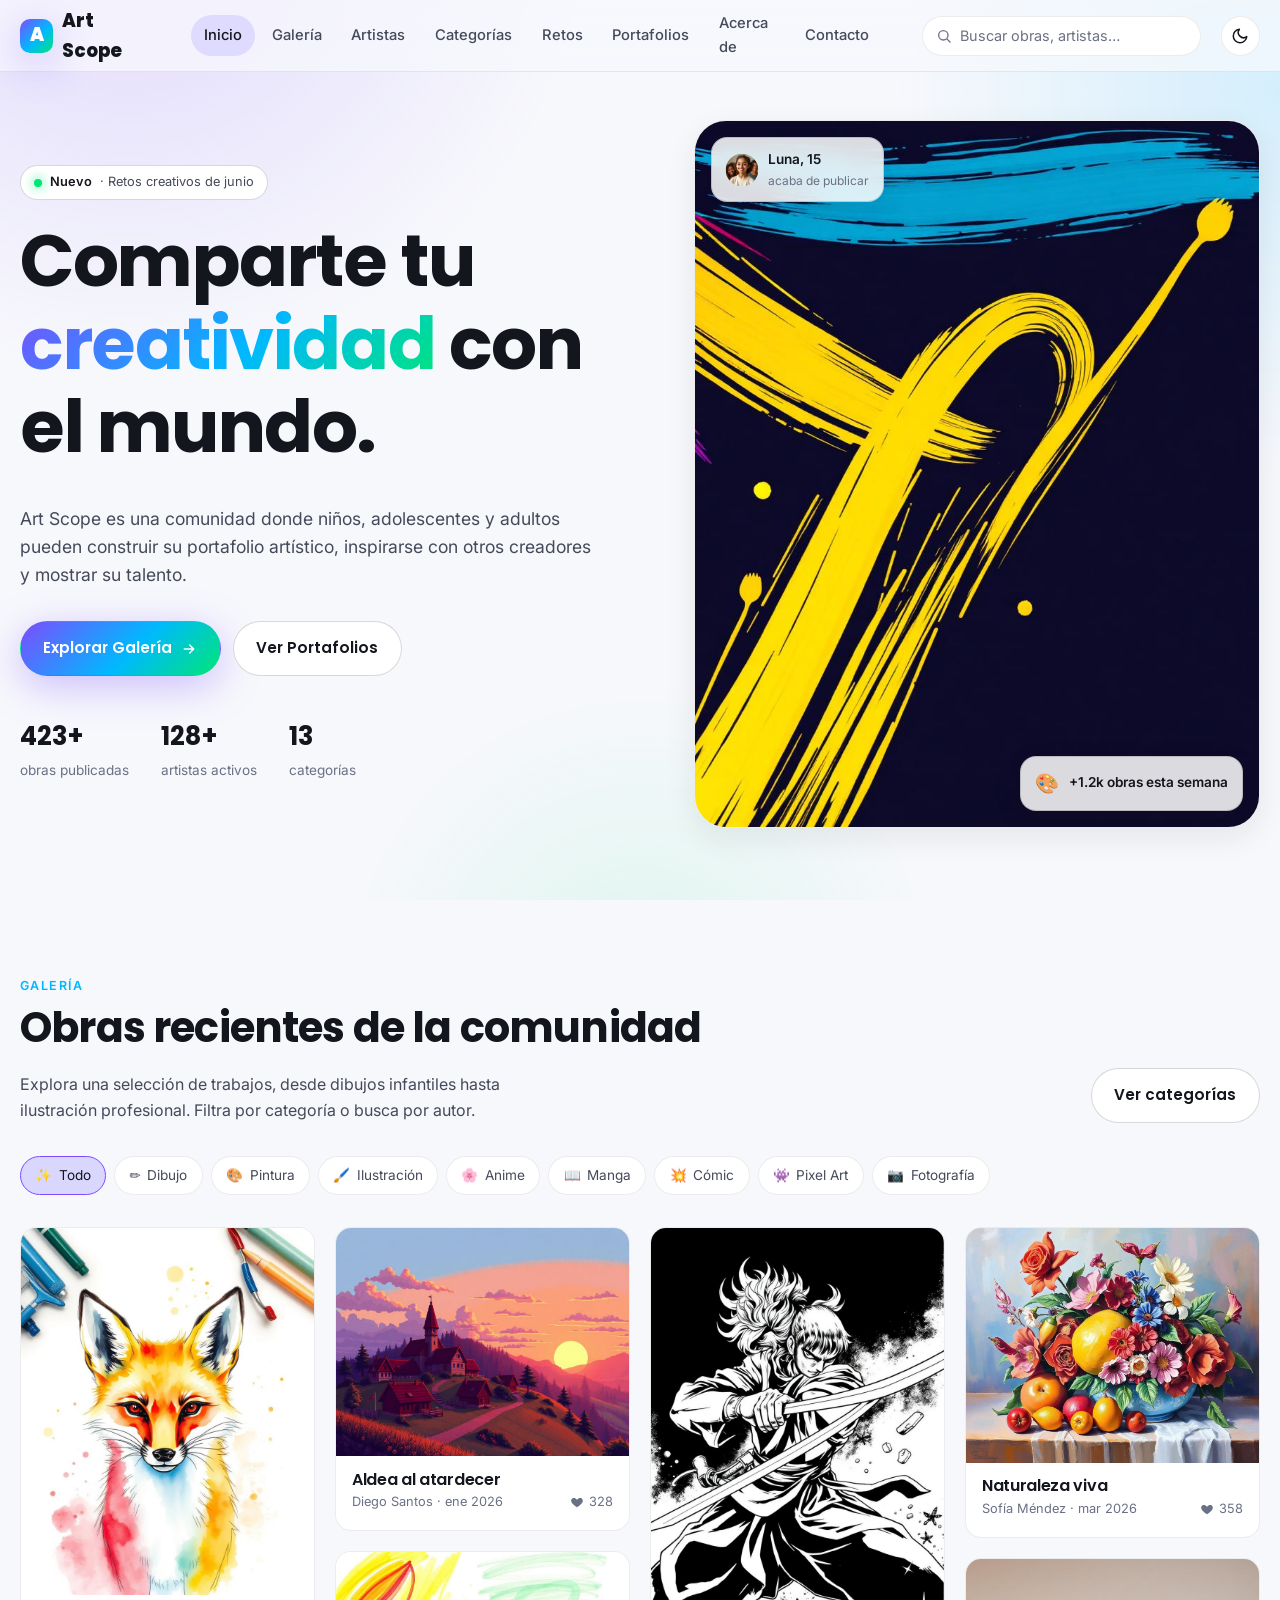
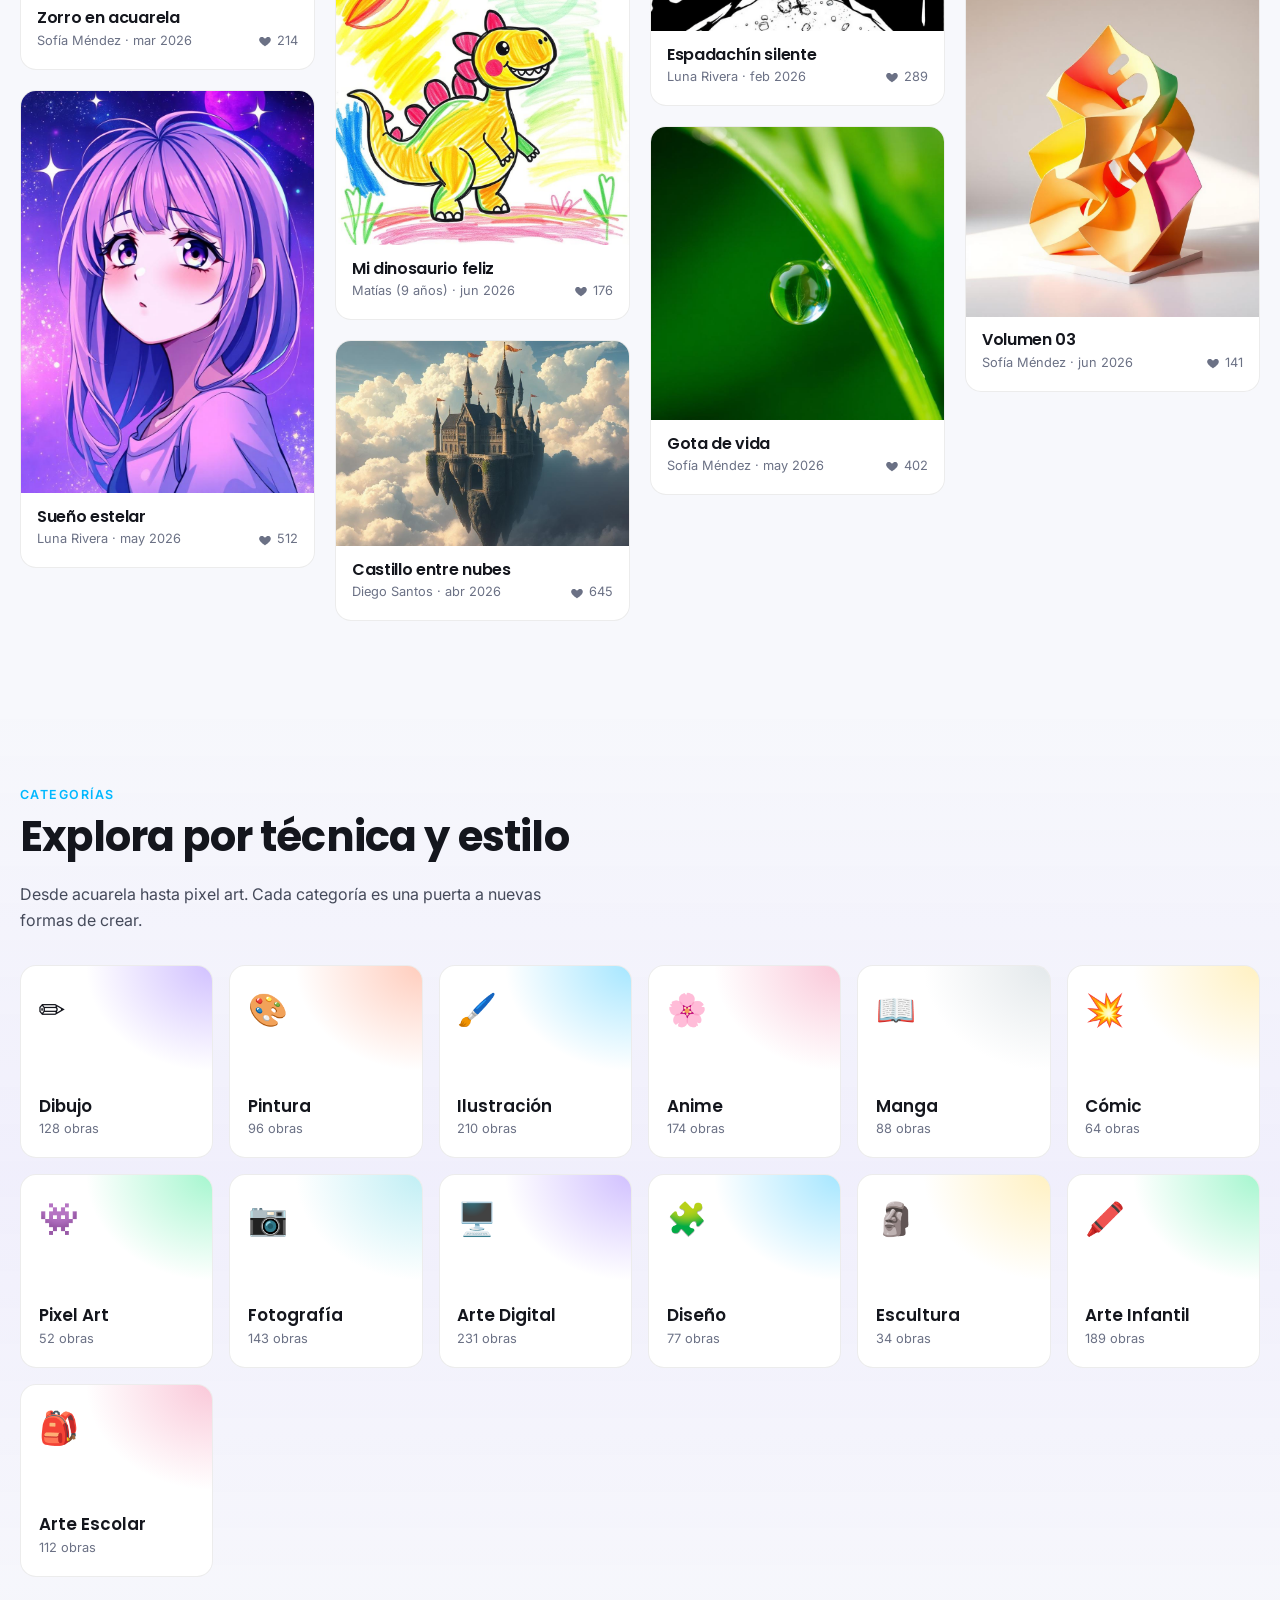
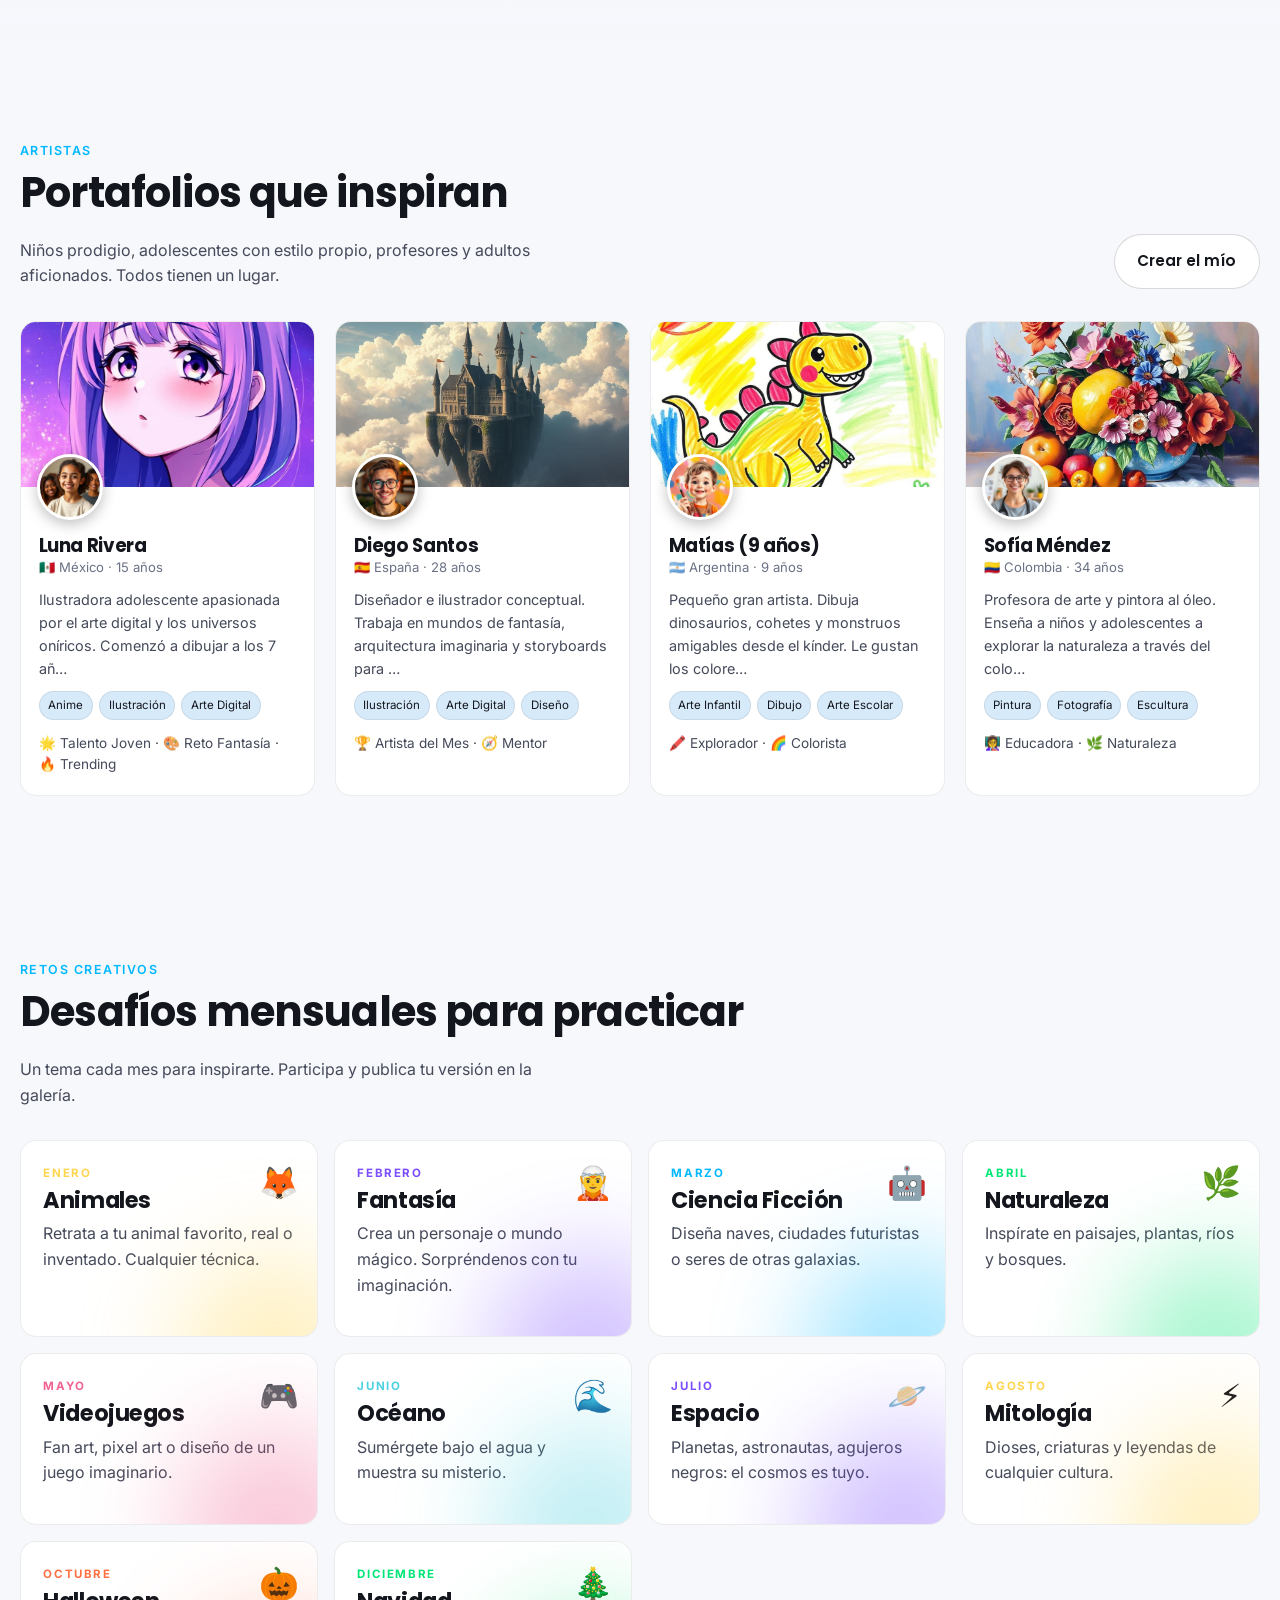
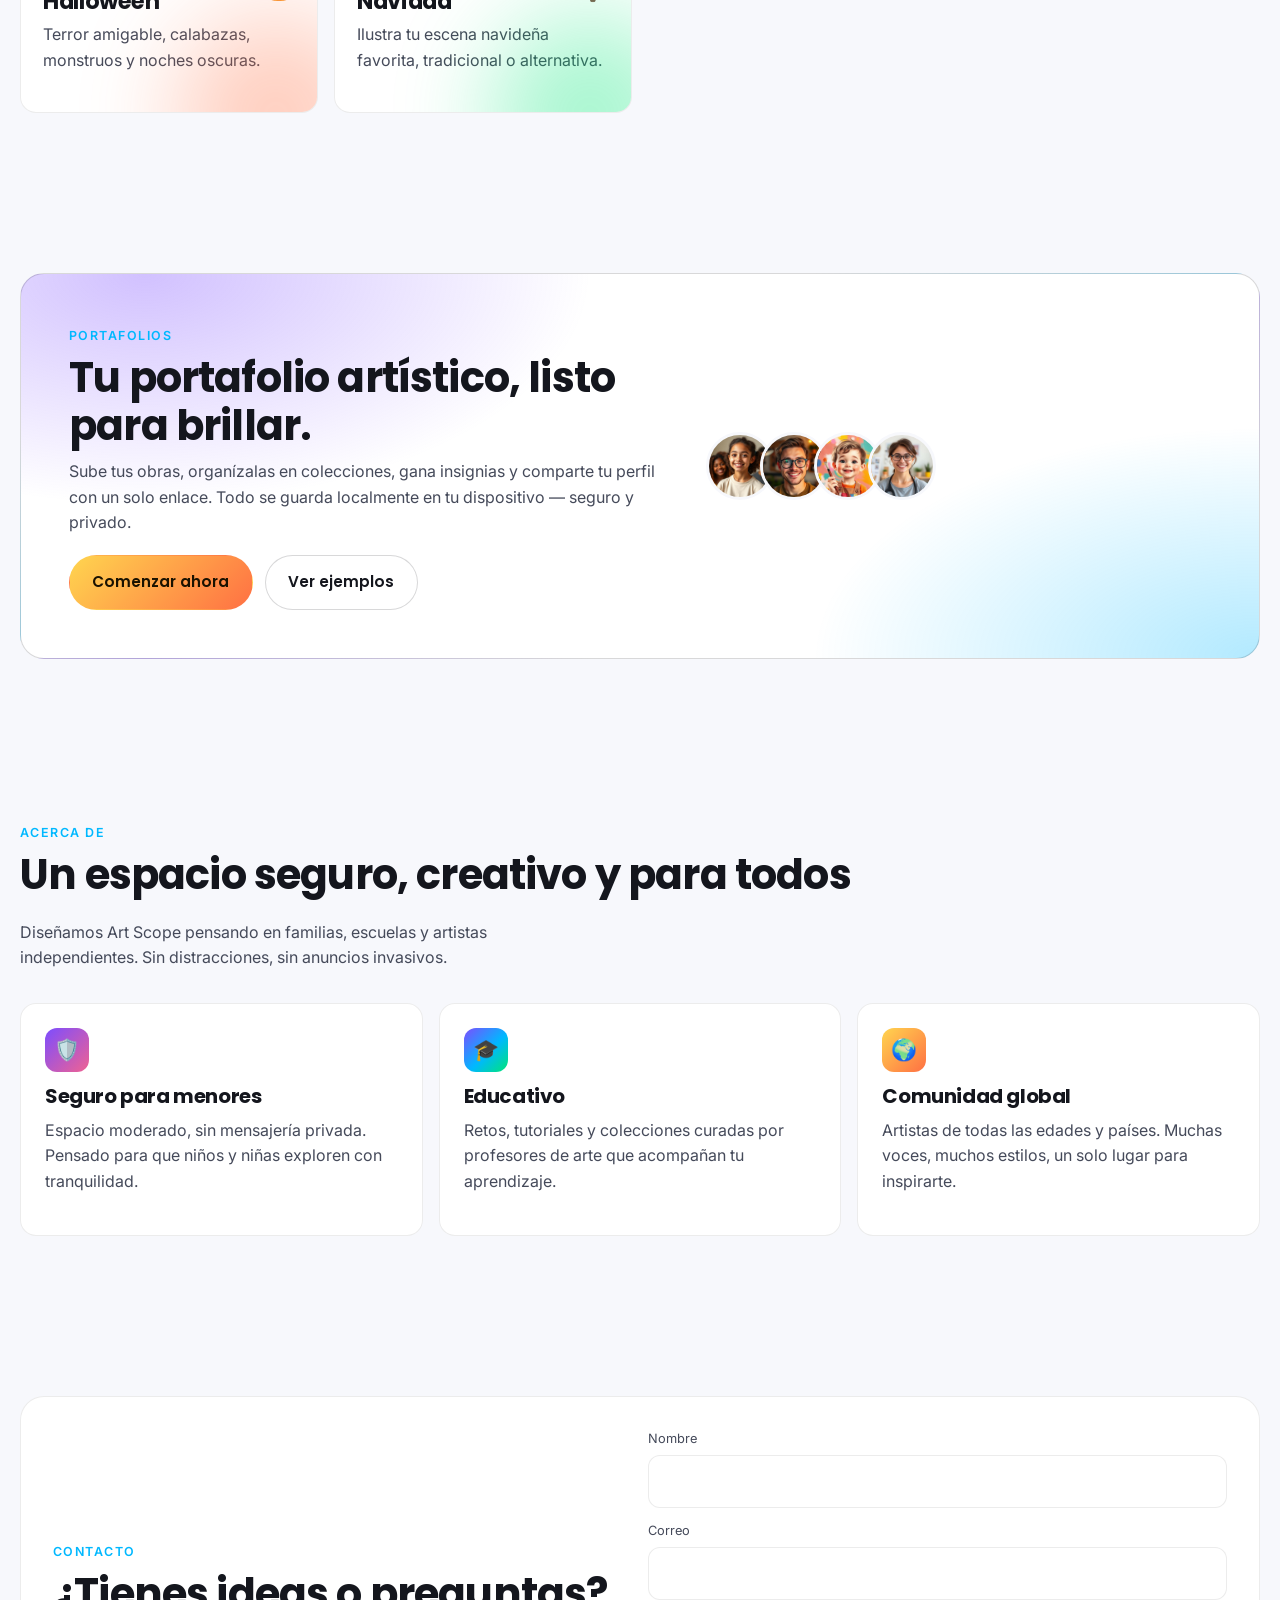
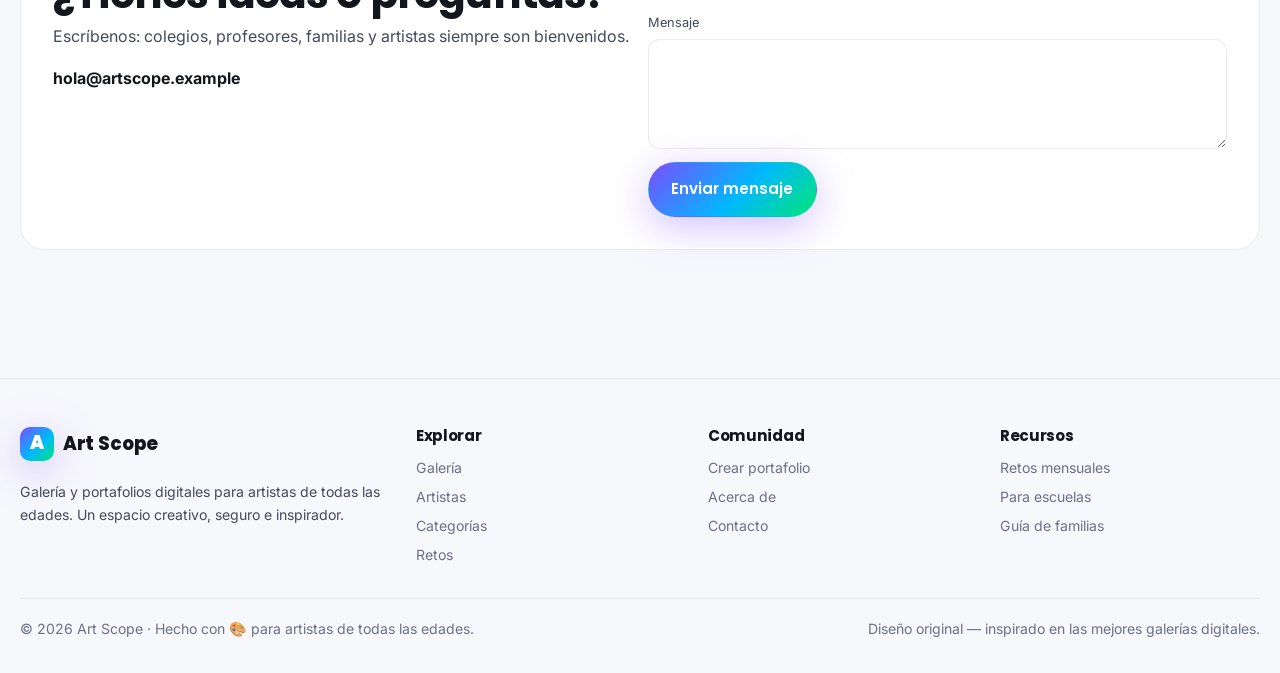
==== public/artscope/index.html @ 19bc5afb "Changes" ====
<!doctype html>
<html lang="es">
<head>
  <meta charset="utf-8" />
  <meta name="viewport" content="width=device-width, initial-scale=1" />
  <title>Art Scope — Galería y portafolios para artistas de todas las edades</title>
  <meta name="description" content="Art Scope es una comunidad donde niños, adolescentes y adultos comparten obras, construyen su portafolio y descubren nuevo talento artístico." />
  <meta name="theme-color" content="#0F1117" />

  <meta property="og:type" content="website" />
  <meta property="og:title" content="Art Scope — Comparte tu creatividad con el mundo" />
  <meta property="og:description" content="Galería y portafolios digitales para niños, adolescentes y adultos." />
  <meta property="og:image" content="assets/illustrations/hero.jpg" />
  <meta name="twitter:card" content="summary_large_image" />

  <link rel="preconnect" href="https://fonts.googleapis.com" />
  <link rel="preconnect" href="https://fonts.gstatic.com" crossorigin />
  <link href="https://fonts.googleapis.com/css2?family=Inter:wght@400;500;600;700&family=Poppins:wght@500;600;700;800&display=swap" rel="stylesheet" />

  <link rel="stylesheet" href="css/style.css" />
  <link rel="stylesheet" href="css/animations.css" />
  <link rel="stylesheet" href="css/responsive.css" />
</head>
<body>

  <a href="#main" class="btn btn--ghost" style="position:absolute;left:-9999px;top:0" onfocus="this.style.left='1rem';this.style.top='1rem';this.style.zIndex='999'" onblur="this.style.left='-9999px'">Saltar al contenido</a>

  <!-- ============ NAV ============ -->
  <header class="nav" data-open="false">
    <div class="container nav__inner">
      <a href="#top" class="logo" aria-label="Art Scope inicio">
        <span class="logo__mark" aria-hidden="true"><span>A</span></span>
        Art Scope
      </a>

      <nav aria-label="Principal">
        <ul class="nav__menu">
          <li><a href="#top" class="is-active">Inicio</a></li>
          <li><a href="#galeria">Galería</a></li>
          <li><a href="#artistas">Artistas</a></li>
          <li><a href="#categorias">Categorías</a></li>
          <li><a href="#retos">Retos</a></li>
          <li><a href="#portafolios">Portafolios</a></li>
          <li><a href="#acerca">Acerca de</a></li>
          <li><a href="#contacto">Contacto</a></li>
        </ul>
      </nav>

      <div class="nav__spacer"></div>

      <label class="search" role="search">
        <svg viewBox="0 0 24 24" fill="none" stroke="currentColor" stroke-width="2" stroke-linecap="round" stroke-linejoin="round" aria-hidden="true">
          <circle cx="11" cy="11" r="7"/><line x1="21" y1="21" x2="16.65" y2="16.65"/>
        </svg>
        <input id="search-input" type="search" placeholder="Buscar obras, artistas…" aria-label="Buscar" />
      </label>

      <button id="theme-toggle" class="icon-btn" type="button" aria-label="Cambiar tema">
        <svg viewBox="0 0 24 24" fill="none" stroke="currentColor" stroke-width="2" stroke-linecap="round" stroke-linejoin="round" aria-hidden="true"><circle cx="12" cy="12" r="4"/><path d="M12 2v2M12 20v2M4.93 4.93l1.41 1.41M17.66 17.66l1.41 1.41M2 12h2M20 12h2M4.93 19.07l1.41-1.41M17.66 6.34l1.41-1.41"/></svg>
      </button>

      <button class="nav__toggle" type="button" aria-controls="nav-menu" aria-expanded="false" aria-label="Abrir menú">
        <span aria-hidden="true"></span>
      </button>
    </div>
  </header>

  <main id="main">

    <!-- ============ HERO ============ -->
    <section class="hero" id="top">
      <div class="container hero__grid">
        <div>
          <span class="hero__eyebrow"><span class="dot" aria-hidden="true"></span> <b>Nuevo</b> · Retos creativos de junio</span>
          <h1>Comparte tu <span class="grad">creatividad</span> con el mundo.</h1>
          <p class="hero__lead">
            Art Scope es una comunidad donde niños, adolescentes y adultos
            pueden construir su portafolio artístico, inspirarse con otros
            creadores y mostrar su talento.
          </p>
          <div class="hero__cta">
            <a href="#galeria" class="btn btn--primary">
              Explorar Galería
              <svg width="16" height="16" viewBox="0 0 24 24" fill="none" stroke="currentColor" stroke-width="2.4" stroke-linecap="round" stroke-linejoin="round" aria-hidden="true"><path d="M5 12h14M13 6l6 6-6 6"/></svg>
            </a>
            <a href="#artistas" class="btn btn--ghost">Ver Portafolios</a>
          </div>
          <div class="hero__stats" role="list">
            <div class="hero__stat" role="listitem"><b id="stat-works">—</b><span>obras publicadas</span></div>
            <div class="hero__stat" role="listitem"><b id="stat-artists">—</b><span>artistas activos</span></div>
            <div class="hero__stat" role="listitem"><b id="stat-cats">—</b><span>categorías</span></div>
          </div>
        </div>

        <div class="hero__art" aria-hidden="false">
          <img src="assets/illustrations/hero.jpg" alt="Ilustración abstracta con trazos de pincel de colores" width="1536" height="1024" fetchpriority="high" />
          <div class="hero__badge hero__badge--top">
            <img class="avatar" src="assets/images/artist1.jpg" alt="" />
            <div>
              <div style="font-weight:600">Luna, 15</div>
              <div style="color:var(--text-mute);font-size:.75rem">acaba de publicar</div>
            </div>
          </div>
          <div class="hero__badge hero__badge--bot">
            <span style="font-size:1.2rem">🎨</span>
            <div style="font-weight:600">+1.2k obras esta semana</div>
          </div>
        </div>
      </div>
    </section>

    <!-- ============ GALERÍA ============ -->
    <section class="section" id="galeria">
      <div class="container">
        <header class="section__head reveal">
          <div>
            <div class="eyebrow">Galería</div>
            <h2>Obras recientes de la comunidad</h2>
            <p>Explora una selección de trabajos, desde dibujos infantiles hasta ilustración profesional. Filtra por categoría o busca por autor.</p>
          </div>
          <a href="#categorias" class="btn btn--ghost">Ver categorías</a>
        </header>

        <div id="gallery-filters" class="filters" role="tablist" aria-label="Filtros de galería"></div>
        <div id="gallery-grid" class="gallery" aria-live="polite">
          <div class="skeleton"></div><div class="skeleton" style="min-height:280px"></div>
          <div class="skeleton" style="min-height:200px"></div><div class="skeleton" style="min-height:260px"></div>
        </div>
      </div>
    </section>

    <!-- ============ CATEGORÍAS ============ -->
    <section class="section" id="categorias" style="background:linear-gradient(180deg,transparent,rgba(124,77,255,.05),transparent)">
      <div class="container">
        <header class="section__head reveal">
          <div>
            <div class="eyebrow">Categorías</div>
            <h2>Explora por técnica y estilo</h2>
            <p>Desde acuarela hasta pixel art. Cada categoría es una puerta a nuevas formas de crear.</p>
          </div>
        </header>
        <div id="categories-grid" class="cat-grid" aria-label="Categorías de arte"></div>
      </div>
    </section>

    <!-- ============ ARTISTAS ============ -->
    <section class="section" id="artistas">
      <div class="container">
        <header class="section__head reveal">
          <div>
            <div class="eyebrow">Artistas</div>
            <h2>Portafolios que inspiran</h2>
            <p>Niños prodigio, adolescentes con estilo propio, profesores y adultos aficionados. Todos tienen un lugar.</p>
          </div>
          <a href="#portafolios" class="btn btn--ghost">Crear el mío</a>
        </header>
        <div id="artists-grid" class="artist-grid"></div>
      </div>
    </section>

    <!-- ============ RETOS ============ -->
    <section class="section" id="retos">
      <div class="container">
        <header class="section__head reveal">
          <div>
            <div class="eyebrow">Retos creativos</div>
            <h2>Desafíos mensuales para practicar</h2>
            <p>Un tema cada mes para inspirarte. Participa y publica tu versión en la galería.</p>
          </div>
        </header>
        <div id="challenges-grid" class="challenge-grid"></div>
      </div>
    </section>

    <!-- ============ PORTAFOLIOS CTA ============ -->
    <section class="section" id="portafolios">
      <div class="container">
        <div class="pf-cta reveal">
          <div>
            <div class="eyebrow">Portafolios</div>
            <h2 style="margin-bottom:.6rem">Tu portafolio artístico, listo para brillar.</h2>
            <p>Sube tus obras, organízalas en colecciones, gana insignias y comparte tu perfil con un solo enlace. Todo se guarda localmente en tu dispositivo — seguro y privado.</p>
            <div class="hero__cta" style="margin-top:1.2rem">
              <a class="btn btn--yellow" href="#galeria">Comenzar ahora</a>
              <a class="btn btn--ghost" href="#artistas">Ver ejemplos</a>
            </div>
          </div>
          <div id="pf-avatars" class="pf-cta__list" aria-label="Artistas destacados"></div>
        </div>
      </div>
    </section>

    <!-- ============ ACERCA ============ -->
    <section class="section" id="acerca">
      <div class="container">
        <header class="section__head reveal">
          <div>
            <div class="eyebrow">Acerca de</div>
            <h2>Un espacio seguro, creativo y para todos</h2>
            <p>Diseñamos Art Scope pensando en familias, escuelas y artistas independientes. Sin distracciones, sin anuncios invasivos.</p>
          </div>
        </header>
        <div class="about-grid">
          <div class="about-card reveal" data-delay="1">
            <div class="about-card__icon" aria-hidden="true">🛡️</div>
            <h3>Seguro para menores</h3>
            <p>Espacio moderado, sin mensajería privada. Pensado para que niños y niñas exploren con tranquilidad.</p>
          </div>
          <div class="about-card reveal" data-delay="2">
            <div class="about-card__icon" aria-hidden="true">🎓</div>
            <h3>Educativo</h3>
            <p>Retos, tutoriales y colecciones curadas por profesores de arte que acompañan tu aprendizaje.</p>
          </div>
          <div class="about-card reveal" data-delay="3">
            <div class="about-card__icon" aria-hidden="true">🌍</div>
            <h3>Comunidad global</h3>
            <p>Artistas de todas las edades y países. Muchas voces, muchos estilos, un solo lugar para inspirarte.</p>
          </div>
        </div>
      </div>
    </section>

    <!-- ============ CONTACTO ============ -->
    <section class="section" id="contacto">
      <div class="container">
        <div class="contact reveal">
          <div>
            <div class="eyebrow">Contacto</div>
            <h2 style="margin-bottom:.4rem">¿Tienes ideas o preguntas?</h2>
            <p>Escríbenos: colegios, profesores, familias y artistas siempre son bienvenidos.</p>
            <p style="color:var(--text)"><strong>hola@artscope.example</strong></p>
          </div>
          <form onsubmit="event.preventDefault(); this.reset(); document.getElementById('toast').textContent='¡Gracias! Te responderemos pronto.'; document.getElementById('toast').classList.add('is-show'); setTimeout(()=>document.getElementById('toast').classList.remove('is-show'),2200);">
            <div class="field">
              <label for="c-name">Nombre</label>
              <input id="c-name" required autocomplete="name" />
            </div>
            <div class="field">
              <label for="c-email">Correo</label>
              <input id="c-email" type="email" required autocomplete="email" />
            </div>
            <div class="field">
              <label for="c-msg">Mensaje</label>
              <textarea id="c-msg" required></textarea>
            </div>
            <button class="btn btn--primary" type="submit">Enviar mensaje</button>
          </form>
        </div>
      </div>
    </section>
  </main>

  <!-- ============ FOOTER ============ -->
  <footer class="footer">
    <div class="container">
      <div class="footer__grid">
        <div>
          <a href="#top" class="logo" style="margin-bottom:.8rem">
            <span class="logo__mark" aria-hidden="true"><span>A</span></span>
            Art Scope
          </a>
          <p style="margin-top:.5rem">Galería y portafolios digitales para artistas de todas las edades. Un espacio creativo, seguro e inspirador.</p>
        </div>
        <div>
          <h4>Explorar</h4>
          <ul>
            <li><a href="#galeria">Galería</a></li>
            <li><a href="#artistas">Artistas</a></li>
            <li><a href="#categorias">Categorías</a></li>
            <li><a href="#retos">Retos</a></li>
          </ul>
        </div>
        <div>
          <h4>Comunidad</h4>
          <ul>
            <li><a href="#portafolios">Crear portafolio</a></li>
            <li><a href="#acerca">Acerca de</a></li>
            <li><a href="#contacto">Contacto</a></li>
          </ul>
        </div>
        <div>
          <h4>Recursos</h4>
          <ul>
            <li><a href="#retos">Retos mensuales</a></li>
            <li><a href="#acerca">Para escuelas</a></li>
            <li><a href="#acerca">Guía de familias</a></li>
          </ul>
        </div>
      </div>
      <div class="footer__bottom">
        <div>© <span id="year">2026</span> Art Scope · Hecho con 🎨 para artistas de todas las edades.</div>
        <div>Diseño original — inspirado en las mejores galerías digitales.</div>
      </div>
    </div>
  </footer>

  <div id="toast" class="toast" role="status" aria-live="polite"></div>

  <script type="module" src="js/main.js"></script>
</body>
</html>
---- public/artscope/css/style.css ----
/* ==========================================================================
   Art Scope — Design System
   Paleta oscura moderna, tipografía Poppins/Inter, tokens en variables CSS.
   ========================================================================== */

:root {
  /* Colores marca */
  --bg: #0F1117;
  --bg-2: #181A20;
  --surface: #1F222B;
  --surface-2: #262A35;
  --border: rgba(255, 255, 255, 0.08);
  --border-strong: rgba(255, 255, 255, 0.16);

  --text: #F5F7FA;
  --text-dim: #B4B8C5;
  --text-mute: #7B8195;

  --purple: #7C4DFF;
  --blue: #00B8FF;
  --yellow: #FFD54F;
  --green: #00E676;
  --pink: #F06292;
  --orange: #FF7043;

  --grad-hero: linear-gradient(135deg, #7C4DFF 0%, #00B8FF 55%, #00E676 100%);
  --grad-yellow: linear-gradient(135deg, #FFD54F 0%, #FF7043 100%);
  --grad-purple: linear-gradient(135deg, #7C4DFF 0%, #F06292 100%);

  --shadow-sm: 0 4px 14px rgba(0,0,0,.25);
  --shadow-md: 0 10px 30px rgba(0,0,0,.35);
  --shadow-glow: 0 10px 40px rgba(124, 77, 255, .35);

  --radius-sm: 10px;
  --radius: 16px;
  --radius-lg: 24px;
  --radius-xl: 32px;

  --container: 1240px;
  --nav-h: 72px;

  --font-display: "Poppins", system-ui, -apple-system, "Segoe UI", Roboto, sans-serif;
  --font-body: "Inter", system-ui, -apple-system, "Segoe UI", Roboto, sans-serif;

  --ease: cubic-bezier(.2,.7,.2,1);
}

/* Modo claro */
html[data-theme="light"] {
  --bg: #F7F8FC;
  --bg-2: #FFFFFF;
  --surface: #FFFFFF;
  --surface-2: #F0F2F8;
  --border: rgba(15, 17, 23, 0.08);
  --border-strong: rgba(15, 17, 23, 0.16);
  --text: #14161D;
  --text-dim: #454A5A;
  --text-mute: #6B7185;
  --shadow-md: 0 10px 30px rgba(20, 22, 29, .08);
}

/* Reset */
*,
*::before,
*::after { box-sizing: border-box; }

html {
  scroll-behavior: smooth;
  -webkit-text-size-adjust: 100%;
}

body {
  margin: 0;
  font-family: var(--font-body);
  background: var(--bg);
  color: var(--text);
  line-height: 1.6;
  min-height: 100dvh;
  -webkit-font-smoothing: antialiased;
  overflow-x: hidden;
}

body::before {
  /* Fondo decorativo suave con blobs de color */
  content: "";
  position: fixed;
  inset: 0;
  z-index: -1;
  background:
    radial-gradient(60vw 60vw at 10% -10%, rgba(124,77,255,.18), transparent 60%),
    radial-gradient(50vw 50vw at 100% 10%, rgba(0,184,255,.14), transparent 60%),
    radial-gradient(40vw 40vw at 50% 110%, rgba(0,230,118,.10), transparent 60%);
  pointer-events: none;
}

img { max-width: 100%; display: block; }

a { color: inherit; text-decoration: none; }

button { font: inherit; cursor: pointer; border: 0; background: none; color: inherit; }

:focus-visible {
  outline: 2px solid var(--blue);
  outline-offset: 3px;
  border-radius: 6px;
}

/* Tipografía */
h1, h2, h3, h4 { font-family: var(--font-display); font-weight: 700; letter-spacing: -0.02em; margin: 0 0 .5em; line-height: 1.15; }
h1 { font-size: clamp(2.2rem, 5vw + 1rem, 4.5rem); }
h2 { font-size: clamp(1.6rem, 2.2vw + 1rem, 2.6rem); }
h3 { font-size: 1.25rem; }
p  { margin: 0 0 1em; color: var(--text-dim); }

.container {
  width: min(100% - 2rem, var(--container));
  margin-inline: auto;
}

/* ==========================================================================
   Navegación
   ========================================================================== */

.nav {
  position: fixed;
  inset: 0 0 auto 0;
  height: var(--nav-h);
  z-index: 100;
  backdrop-filter: saturate(160%) blur(14px);
  -webkit-backdrop-filter: saturate(160%) blur(14px);
  background: color-mix(in oklab, var(--bg) 75%, transparent);
  border-bottom: 1px solid var(--border);
}

.nav__inner {
  height: 100%;
  display: flex;
  align-items: center;
  gap: 1.25rem;
}

.logo {
  display: inline-flex;
  align-items: center;
  gap: .55rem;
  font-family: var(--font-display);
  font-weight: 800;
  font-size: 1.15rem;
  letter-spacing: -.01em;
  color: var(--text);
}
.logo__mark {
  width: 34px; height: 34px;
  display: grid; place-items: center;
  border-radius: 10px;
  background: var(--grad-hero);
  box-shadow: var(--shadow-glow);
  color: #fff;
  font-weight: 900;
}
.logo__mark span { transform: translateY(-1px); }

.nav__menu {
  display: flex;
  align-items: center;
  gap: .25rem;
  margin-left: 1rem;
  list-style: none;
  padding: 0;
}
.nav__menu a {
  display: inline-block;
  padding: .55rem .8rem;
  border-radius: 999px;
  color: var(--text-dim);
  font-size: .92rem;
  font-weight: 500;
  transition: color .2s var(--ease), background .2s var(--ease);
}
.nav__menu a:hover { color: var(--text); background: var(--surface); }
.nav__menu a.is-active {
  color: var(--text);
  background: color-mix(in oklab, var(--purple) 22%, var(--surface));
}

.nav__spacer { flex: 1; }

.search {
  position: relative;
  display: flex;
  align-items: center;
  background: var(--surface);
  border: 1px solid var(--border);
  border-radius: 999px;
  padding: 0 .8rem;
  height: 40px;
  min-width: 220px;
  transition: border-color .2s, background .2s;
}
.search:focus-within { border-color: var(--blue); }
.search svg { width: 16px; height: 16px; color: var(--text-mute); flex-shrink: 0; }
.search input {
  border: 0; outline: 0;
  background: transparent;
  color: var(--text);
  padding: 0 .5rem;
  width: 100%;
  font: inherit;
  font-size: .9rem;
}
.search input::placeholder { color: var(--text-mute); }

.icon-btn {
  width: 40px; height: 40px;
  display: grid; place-items: center;
  border-radius: 999px;
  border: 1px solid var(--border);
  background: var(--surface);
  color: var(--text);
  transition: transform .2s, background .2s, border-color .2s;
}
.icon-btn:hover { background: var(--surface-2); transform: translateY(-1px); }
.icon-btn svg { width: 18px; height: 18px; }

.nav__toggle {
  display: none;
  width: 42px; height: 42px;
  border-radius: 12px;
  background: var(--surface);
  border: 1px solid var(--border);
  color: var(--text);
}
.nav__toggle span,
.nav__toggle span::before,
.nav__toggle span::after {
  content: "";
  display: block;
  width: 18px; height: 2px;
  background: currentColor;
  border-radius: 2px;
  position: relative;
  margin-inline: auto;
  transition: transform .25s var(--ease), top .25s var(--ease);
}
.nav__toggle span::before { position: absolute; top: -6px; }
.nav__toggle span::after  { position: absolute; top:  6px; }

/* ==========================================================================
   Botones
   ========================================================================== */

.btn {
  display: inline-flex;
  align-items: center;
  gap: .55rem;
  padding: .9rem 1.4rem;
  border-radius: 999px;
  font-weight: 600;
  font-family: var(--font-display);
  font-size: .95rem;
  transition: transform .2s var(--ease), box-shadow .2s var(--ease), background .2s;
  will-change: transform;
  border: 1px solid transparent;
  min-height: 44px;
}
.btn:hover { transform: translateY(-2px); }
.btn:active { transform: translateY(0); }

.btn--primary {
  background: var(--grad-hero);
  color: #fff;
  box-shadow: var(--shadow-glow);
}
.btn--ghost {
  background: var(--surface);
  color: var(--text);
  border-color: var(--border-strong);
}
.btn--ghost:hover { background: var(--surface-2); }

.btn--yellow {
  background: var(--grad-yellow);
  color: #1a1200;
}

/* ==========================================================================
   Hero
   ========================================================================== */

.hero {
  padding: calc(var(--nav-h) + 3rem) 0 4rem;
  position: relative;
}
.hero__grid {
  display: grid;
  grid-template-columns: 1.05fr .95fr;
  gap: 3rem;
  align-items: center;
}
.hero__eyebrow {
  display: inline-flex; align-items: center; gap: .5rem;
  padding: .4rem .8rem;
  border: 1px solid var(--border-strong);
  border-radius: 999px;
  background: var(--surface);
  font-size: .8rem;
  color: var(--text-dim);
  margin-bottom: 1.25rem;
}
.hero__eyebrow b { color: var(--text); font-weight: 600; }
.dot { width: 8px; height: 8px; border-radius: 50%; background: var(--green); box-shadow: 0 0 12px var(--green); }

.hero h1 span.grad {
  background: var(--grad-hero);
  -webkit-background-clip: text;
  background-clip: text;
  color: transparent;
}

.hero__lead {
  font-size: 1.1rem;
  color: var(--text-dim);
  max-width: 52ch;
  margin-bottom: 2rem;
}

.hero__cta { display: flex; flex-wrap: wrap; gap: .75rem; }

.hero__stats {
  display: flex;
  gap: 2rem;
  margin-top: 2.5rem;
  flex-wrap: wrap;
}
.hero__stat b {
  display: block;
  font-family: var(--font-display);
  font-size: 1.6rem;
  font-weight: 700;
}
.hero__stat span { color: var(--text-mute); font-size: .85rem; }

.hero__art {
  position: relative;
  aspect-ratio: 4 / 5;
  border-radius: var(--radius-xl);
  overflow: hidden;
  background: var(--surface);
  border: 1px solid var(--border);
  box-shadow: var(--shadow-md);
}
.hero__art img {
  width: 100%; height: 100%;
  object-fit: cover;
  transform: scale(1.02);
  transition: transform 8s ease-out;
}
.hero__art:hover img { transform: scale(1.08); }
.hero__badge {
  position: absolute;
  background: var(--surface);
  border: 1px solid var(--border-strong);
  border-radius: var(--radius);
  padding: .7rem .9rem;
  display: flex; align-items: center; gap: .6rem;
  font-size: .85rem;
  box-shadow: var(--shadow-md);
  backdrop-filter: blur(10px);
  background: color-mix(in oklab, var(--surface) 85%, transparent);
}
.hero__badge--top { top: 1rem; left: 1rem; }
.hero__badge--bot { bottom: 1rem; right: 1rem; }
.hero__badge .avatar { width: 32px; height: 32px; border-radius: 50%; object-fit: cover; }

/* ==========================================================================
   Secciones
   ========================================================================== */

.section { padding: 5rem 0; }
.section__head {
  display: flex; align-items: end; justify-content: space-between;
  gap: 1rem; margin-bottom: 2rem; flex-wrap: wrap;
}
.section__head p { max-width: 55ch; margin: .35rem 0 0; }
.eyebrow {
  display: inline-block;
  font-size: .78rem; font-weight: 600; letter-spacing: .12em;
  text-transform: uppercase;
  color: var(--blue);
  margin-bottom: .5rem;
}

/* Filtros */
.filters {
  display: flex; gap: .5rem; overflow-x: auto;
  padding-bottom: .5rem;
  margin-bottom: 1.5rem;
  scrollbar-width: thin;
}
.chip {
  display: inline-flex; align-items: center; gap: .4rem;
  padding: .5rem .9rem;
  border-radius: 999px;
  background: var(--surface);
  border: 1px solid var(--border);
  color: var(--text-dim);
  font-size: .85rem;
  white-space: nowrap;
  transition: all .2s var(--ease);
}
.chip:hover { color: var(--text); border-color: var(--border-strong); }
.chip.is-active {
  background: color-mix(in oklab, var(--purple) 25%, var(--surface));
  color: var(--text);
  border-color: var(--purple);
}

/* ==========================================================================
   Galería (Masonry con CSS columns)
   ========================================================================== */

.gallery {
  column-count: 4;
  column-gap: 1.25rem;
}
@media (max-width: 1100px) { .gallery { column-count: 3; } }
@media (max-width: 780px)  { .gallery { column-count: 2; } }
@media (max-width: 480px)  { .gallery { column-count: 1; } }

.card {
  break-inside: avoid;
  margin: 0 0 1.25rem;
  border-radius: var(--radius);
  overflow: hidden;
  background: var(--surface);
  border: 1px solid var(--border);
  position: relative;
  transition: transform .3s var(--ease), box-shadow .3s var(--ease), border-color .3s;
}
.card:hover {
  transform: translateY(-4px);
  box-shadow: var(--shadow-md);
  border-color: var(--border-strong);
}
.card__media {
  position: relative;
  overflow: hidden;
}
.card__media img {
  width: 100%; height: auto;
  transition: transform .6s var(--ease);
}
.card:hover .card__media img { transform: scale(1.06); }

.card__overlay {
  position: absolute; inset: auto 0 0 0;
  padding: 1rem;
  background: linear-gradient(to top, rgba(0,0,0,.75), transparent);
  display: flex; justify-content: space-between; align-items: end; gap: .5rem;
  opacity: 0;
  transform: translateY(10px);
  transition: opacity .3s, transform .3s;
}
.card:hover .card__overlay,
.card:focus-within .card__overlay { opacity: 1; transform: none; }

.card__actions { display: flex; gap: .4rem; }
.card__actions .icon-btn {
  width: 36px; height: 36px;
  background: color-mix(in oklab, #000 60%, transparent);
  border-color: rgba(255,255,255,.2);
  color: #fff;
}
.card__actions .icon-btn.is-fav { color: var(--pink); border-color: var(--pink); }

.card__body {
  padding: .9rem 1rem 1.1rem;
}
.card__title {
  font-family: var(--font-display); font-weight: 600; font-size: 1rem;
  color: var(--text);
  margin: 0 0 .2rem;
}
.card__meta {
  display: flex; justify-content: space-between; align-items: center;
  gap: .5rem;
  font-size: .8rem;
  color: var(--text-mute);
}
.card__cat {
  color: var(--blue);
  font-weight: 600;
  font-size: .75rem;
  text-transform: uppercase;
  letter-spacing: .08em;
}
.card__favs { display: inline-flex; align-items: center; gap: .3rem; }

/* ==========================================================================
   Categorías grid
   ========================================================================== */

.cat-grid {
  display: grid;
  grid-template-columns: repeat(auto-fill, minmax(180px, 1fr));
  gap: 1rem;
}
.cat {
  position: relative;
  aspect-ratio: 1 / 1;
  border-radius: var(--radius);
  padding: 1.1rem;
  background: var(--surface);
  border: 1px solid var(--border);
  overflow: hidden;
  display: flex; flex-direction: column; justify-content: space-between;
  transition: transform .3s var(--ease), border-color .3s;
}
.cat::before {
  content: ""; position: absolute; inset: 0;
  background: radial-gradient(120% 100% at 100% 0, var(--cat-color, var(--purple)) 0%, transparent 55%);
  opacity: .35;
  transition: opacity .3s;
  pointer-events: none;
}
.cat:hover { transform: translateY(-4px); border-color: var(--border-strong); }
.cat:hover::before { opacity: .6; }
.cat__icon { font-size: 2rem; }
.cat__name {
  font-family: var(--font-display); font-weight: 600; font-size: 1.05rem;
  color: var(--text);
}
.cat__count { font-size: .8rem; color: var(--text-mute); }

/* ==========================================================================
   Artistas
   ========================================================================== */

.artist-grid {
  display: grid;
  grid-template-columns: repeat(auto-fill, minmax(260px, 1fr));
  gap: 1.25rem;
}
.artist {
  background: var(--surface);
  border: 1px solid var(--border);
  border-radius: var(--radius);
  overflow: hidden;
  transition: transform .3s var(--ease), border-color .3s;
}
.artist:hover { transform: translateY(-4px); border-color: var(--purple); }
.artist__cover {
  aspect-ratio: 16 / 9;
  overflow: hidden;
  position: relative;
  background: var(--surface-2);
}
.artist__cover img { width: 100%; height: 100%; object-fit: cover; transition: transform .5s var(--ease); }
.artist:hover .artist__cover img { transform: scale(1.06); }
.artist__body { padding: 1rem 1.1rem 1.2rem; position: relative; }
.artist__avatar {
  width: 66px; height: 66px; border-radius: 50%;
  border: 3px solid var(--surface);
  background: var(--surface-2);
  object-fit: cover;
  position: absolute; top: -33px; left: 1rem;
  box-shadow: var(--shadow-sm);
}
.artist__name {
  margin: 2rem 0 .1rem;
  font-family: var(--font-display); font-weight: 700; font-size: 1.15rem;
  color: var(--text);
}
.artist__country { font-size: .82rem; color: var(--text-mute); }
.artist__specs { display: flex; flex-wrap: wrap; gap: .35rem; margin-top: .7rem; }
.spec {
  font-size: .72rem;
  padding: .25rem .55rem;
  border-radius: 999px;
  background: color-mix(in oklab, var(--blue) 15%, var(--surface-2));
  color: var(--text);
  border: 1px solid var(--border);
}
.artist__badges { margin-top: .8rem; font-size: .85rem; color: var(--text-dim); }

/* ==========================================================================
   Retos
   ========================================================================== */

.challenge-grid {
  display: grid;
  grid-template-columns: repeat(auto-fill, minmax(240px, 1fr));
  gap: 1rem;
}
.challenge {
  position: relative;
  padding: 1.4rem;
  border-radius: var(--radius);
  background: var(--surface);
  border: 1px solid var(--border);
  overflow: hidden;
  transition: transform .3s var(--ease);
}
.challenge:hover { transform: translateY(-4px); }
.challenge::after {
  content: "";
  position: absolute; inset: auto -20% -60% auto;
  width: 200px; height: 200px; border-radius: 50%;
  background: var(--ch-color, var(--purple));
  filter: blur(50px); opacity: .35;
  pointer-events: none;
}
.challenge__month {
  font-size: .72rem; text-transform: uppercase; letter-spacing: .14em;
  color: var(--ch-color, var(--blue));
  font-weight: 700;
}
.challenge h3 { margin: .35rem 0 .5rem; font-size: 1.4rem; }
.challenge__icon { font-size: 2rem; position: absolute; top: 1rem; right: 1.1rem; }

/* ==========================================================================
   Portafolios teaser
   ========================================================================== */

.pf-cta {
  padding: 3rem;
  border-radius: var(--radius-lg);
  background:
    radial-gradient(60% 100% at 10% 0%, rgba(124,77,255,.35), transparent 60%),
    radial-gradient(60% 100% at 100% 100%, rgba(0,184,255,.30), transparent 60%),
    var(--surface);
  border: 1px solid var(--border-strong);
  display: grid; grid-template-columns: 1.2fr 1fr; gap: 2rem; align-items: center;
}
.pf-cta__list { display: flex; gap: -1rem; align-items: center; }
.pf-cta__list img {
  width: 68px; height: 68px; border-radius: 50%; object-fit: cover;
  border: 3px solid var(--bg);
  margin-left: -14px;
}
.pf-cta__list img:first-child { margin-left: 0; }

/* ==========================================================================
   Acerca / Contacto
   ========================================================================== */

.about-grid {
  display: grid;
  grid-template-columns: repeat(3, 1fr);
  gap: 1rem;
}
.about-card {
  padding: 1.5rem;
  background: var(--surface);
  border: 1px solid var(--border);
  border-radius: var(--radius);
}
.about-card__icon {
  width: 44px; height: 44px; border-radius: 12px;
  display: grid; place-items: center;
  background: var(--grad-purple);
  color: #fff; font-size: 1.3rem;
  margin-bottom: .8rem;
}
.about-card:nth-child(2) .about-card__icon { background: var(--grad-hero); }
.about-card:nth-child(3) .about-card__icon { background: var(--grad-yellow); color: #1a1200; }

.contact {
  padding: 2rem;
  background: var(--surface);
  border: 1px solid var(--border);
  border-radius: var(--radius-lg);
  display: grid;
  grid-template-columns: 1fr 1fr;
  gap: 1rem;
  align-items: center;
}
.field {
  display: flex; flex-direction: column; gap: .35rem;
  margin-bottom: .8rem;
}
.field label { font-size: .8rem; color: var(--text-dim); }
.field input,
.field textarea {
  background: var(--bg-2);
  border: 1px solid var(--border);
  color: var(--text);
  padding: .8rem 1rem;
  border-radius: 12px;
  font: inherit;
  transition: border-color .2s;
}
.field input:focus,
.field textarea:focus { outline: 0; border-color: var(--blue); }
.field textarea { min-height: 110px; resize: vertical; }

/* ==========================================================================
   Footer
   ========================================================================== */

.footer {
  padding: 3rem 0 2rem;
  border-top: 1px solid var(--border);
  margin-top: 3rem;
  color: var(--text-mute);
  font-size: .88rem;
}
.footer__grid {
  display: grid;
  grid-template-columns: 1.4fr 1fr 1fr 1fr;
  gap: 2rem;
  margin-bottom: 2rem;
}
.footer h4 { color: var(--text); font-size: .95rem; margin: 0 0 .8rem; }
.footer ul { list-style: none; padding: 0; margin: 0; display: grid; gap: .4rem; }
.footer a:hover { color: var(--text); }
.footer__bottom {
  display: flex; justify-content: space-between; gap: 1rem;
  padding-top: 1.2rem; border-top: 1px solid var(--border);
  flex-wrap: wrap;
}

/* ==========================================================================
   Toast
   ========================================================================== */

.toast {
  position: fixed;
  bottom: 20px; left: 50%;
  transform: translateX(-50%) translateY(80px);
  background: var(--surface);
  color: var(--text);
  border: 1px solid var(--border-strong);
  padding: .8rem 1.2rem;
  border-radius: 999px;
  box-shadow: var(--shadow-md);
  z-index: 200;
  opacity: 0;
  transition: transform .35s var(--ease), opacity .35s;
  font-size: .9rem;
  pointer-events: none;
}
.toast.is-show { transform: translateX(-50%) translateY(0); opacity: 1; }
---- public/artscope/css/animations.css ----
/* ==========================================================================
   Art Scope — Animaciones
   ========================================================================== */

@keyframes fadeUp {
  from { opacity: 0; transform: translateY(24px); }
  to   { opacity: 1; transform: none; }
}
@keyframes fadeIn {
  from { opacity: 0; }
  to   { opacity: 1; }
}
@keyframes float {
  0%,100% { transform: translateY(0); }
  50%     { transform: translateY(-10px); }
}
@keyframes shimmer {
  0%   { background-position: -200% 0; }
  100% { background-position: 200% 0; }
}
@keyframes pop {
  0% { transform: scale(1); }
  40% { transform: scale(1.4); }
  100% { transform: scale(1); }
}
@keyframes spin { to { transform: rotate(360deg); } }

/* Aparición al hacer scroll */
.reveal {
  opacity: 0;
  transform: translateY(28px);
  transition: opacity .7s var(--ease), transform .7s var(--ease);
}
.reveal.is-visible { opacity: 1; transform: none; }

/* Retardos en cascada */
.reveal[data-delay="1"] { transition-delay: .08s; }
.reveal[data-delay="2"] { transition-delay: .16s; }
.reveal[data-delay="3"] { transition-delay: .24s; }
.reveal[data-delay="4"] { transition-delay: .32s; }
.reveal[data-delay="5"] { transition-delay: .40s; }

/* Hero entra al cargar */
.hero__eyebrow,
.hero h1,
.hero__lead,
.hero__cta,
.hero__stats,
.hero__art { animation: fadeUp .9s var(--ease) both; }
.hero h1        { animation-delay: .05s; }
.hero__lead     { animation-delay: .15s; }
.hero__cta      { animation-delay: .25s; }
.hero__stats    { animation-delay: .35s; }
.hero__art      { animation-delay: .1s; animation-name: fadeIn; }

.hero__badge--top { animation: float 6s ease-in-out infinite; }
.hero__badge--bot { animation: float 7s ease-in-out infinite reverse; }

/* Placeholder de carga con shimmer */
.skeleton {
  background: linear-gradient(90deg,
    var(--surface) 0%,
    var(--surface-2) 50%,
    var(--surface) 100%);
  background-size: 200% 100%;
  animation: shimmer 1.5s linear infinite;
  border-radius: var(--radius);
  min-height: 220px;
}

/* Favorito animado */
.card__actions .icon-btn.just-fav { animation: pop .4s var(--ease); }

/* Parallax ligero (aplicado por JS con --p) */
.hero__art { transform: translateY(calc(var(--p, 0px) * 1)); transition: transform .1s linear; }

/* Loader */
.loader {
  width: 24px; height: 24px;
  border: 3px solid var(--border-strong);
  border-top-color: var(--blue);
  border-radius: 50%;
  animation: spin .8s linear infinite;
  margin: 2rem auto;
}
---- public/artscope/css/responsive.css ----
/* ==========================================================================
   Art Scope — Responsive
   ========================================================================== */

@media (max-width: 1024px) {
  .hero__grid { grid-template-columns: 1fr; gap: 2rem; }
  .hero__art { aspect-ratio: 16 / 11; max-height: 460px; }
  .about-grid { grid-template-columns: 1fr 1fr; }
  .pf-cta { grid-template-columns: 1fr; padding: 2rem; }
  .contact { grid-template-columns: 1fr; }
  .footer__grid { grid-template-columns: 1fr 1fr; }
}

@media (max-width: 780px) {
  .nav__menu, .search { display: none; }
  .nav__toggle { display: inline-grid; place-items: center; }
  .section { padding: 3.5rem 0; }
  .hero { padding-top: calc(var(--nav-h) + 2rem); }
  .hero__stats { gap: 1.25rem; }
  .about-grid { grid-template-columns: 1fr; }
  .pf-cta { padding: 1.6rem; }
  .section__head { flex-direction: column; align-items: flex-start; }

  /* Menú móvil desplegable */
  .nav[data-open="true"] .nav__menu {
    display: flex;
    position: absolute;
    top: var(--nav-h); left: 0; right: 0;
    flex-direction: column;
    padding: 1rem;
    gap: .25rem;
    background: var(--bg-2);
    border-bottom: 1px solid var(--border);
  }
  .nav[data-open="true"] .search {
    display: flex;
    position: absolute;
    top: calc(var(--nav-h) + 250px);
    left: 1rem; right: 1rem;
    min-width: 0;
  }
}

@media (max-width: 480px) {
  .btn { padding: .8rem 1.1rem; font-size: .9rem; }
  .footer__grid { grid-template-columns: 1fr; }
  .footer__bottom { flex-direction: column; }
  .cat-grid { grid-template-columns: repeat(2, 1fr); }
  .hero__badge { display: none; }
}

/* Impresión */
@media print {
  .nav, .footer, .btn, .card__actions, .toast { display: none !important; }
  body { background: #fff; color: #000; }
}

/* Preferencia de reducción de movimiento */
@media (prefers-reduced-motion: reduce) {
  *, *::before, *::after {
    animation-duration: .001ms !important;
    transition-duration: .001ms !important;
    scroll-behavior: auto !important;
  }
}
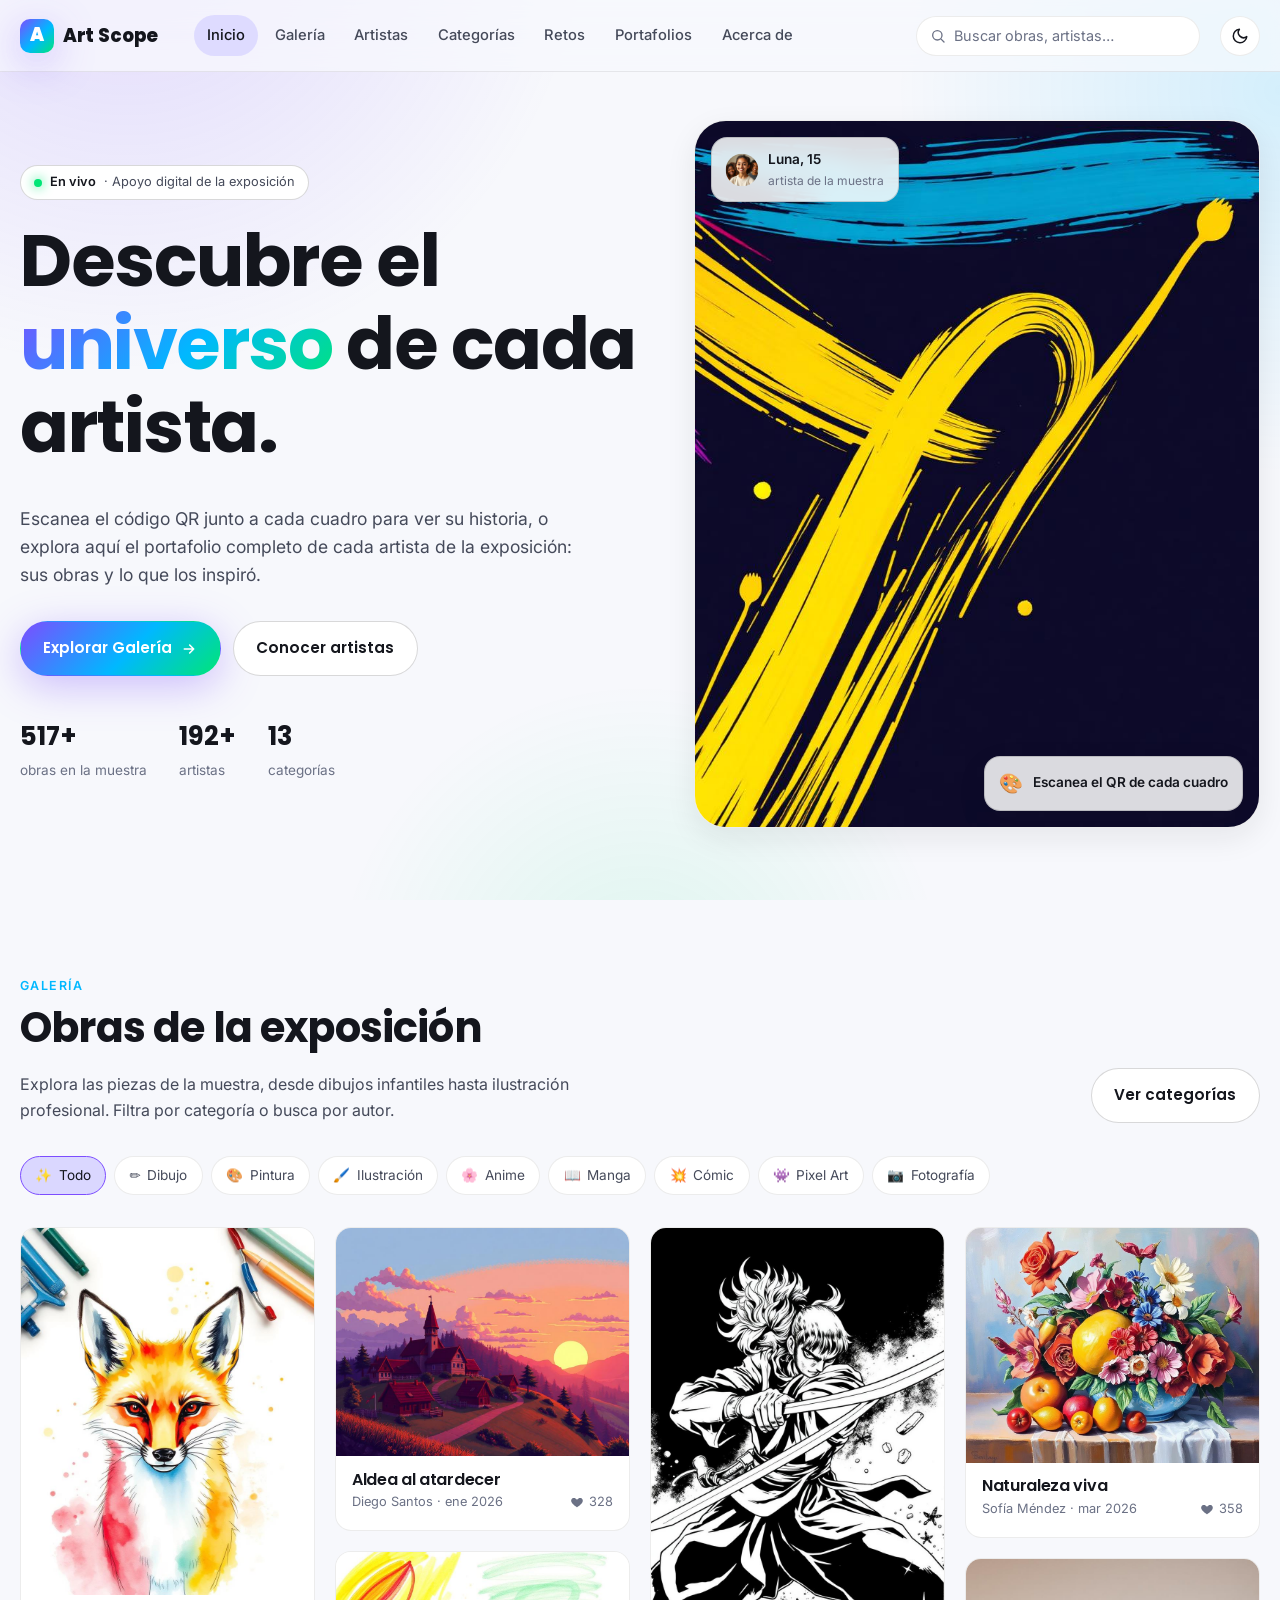
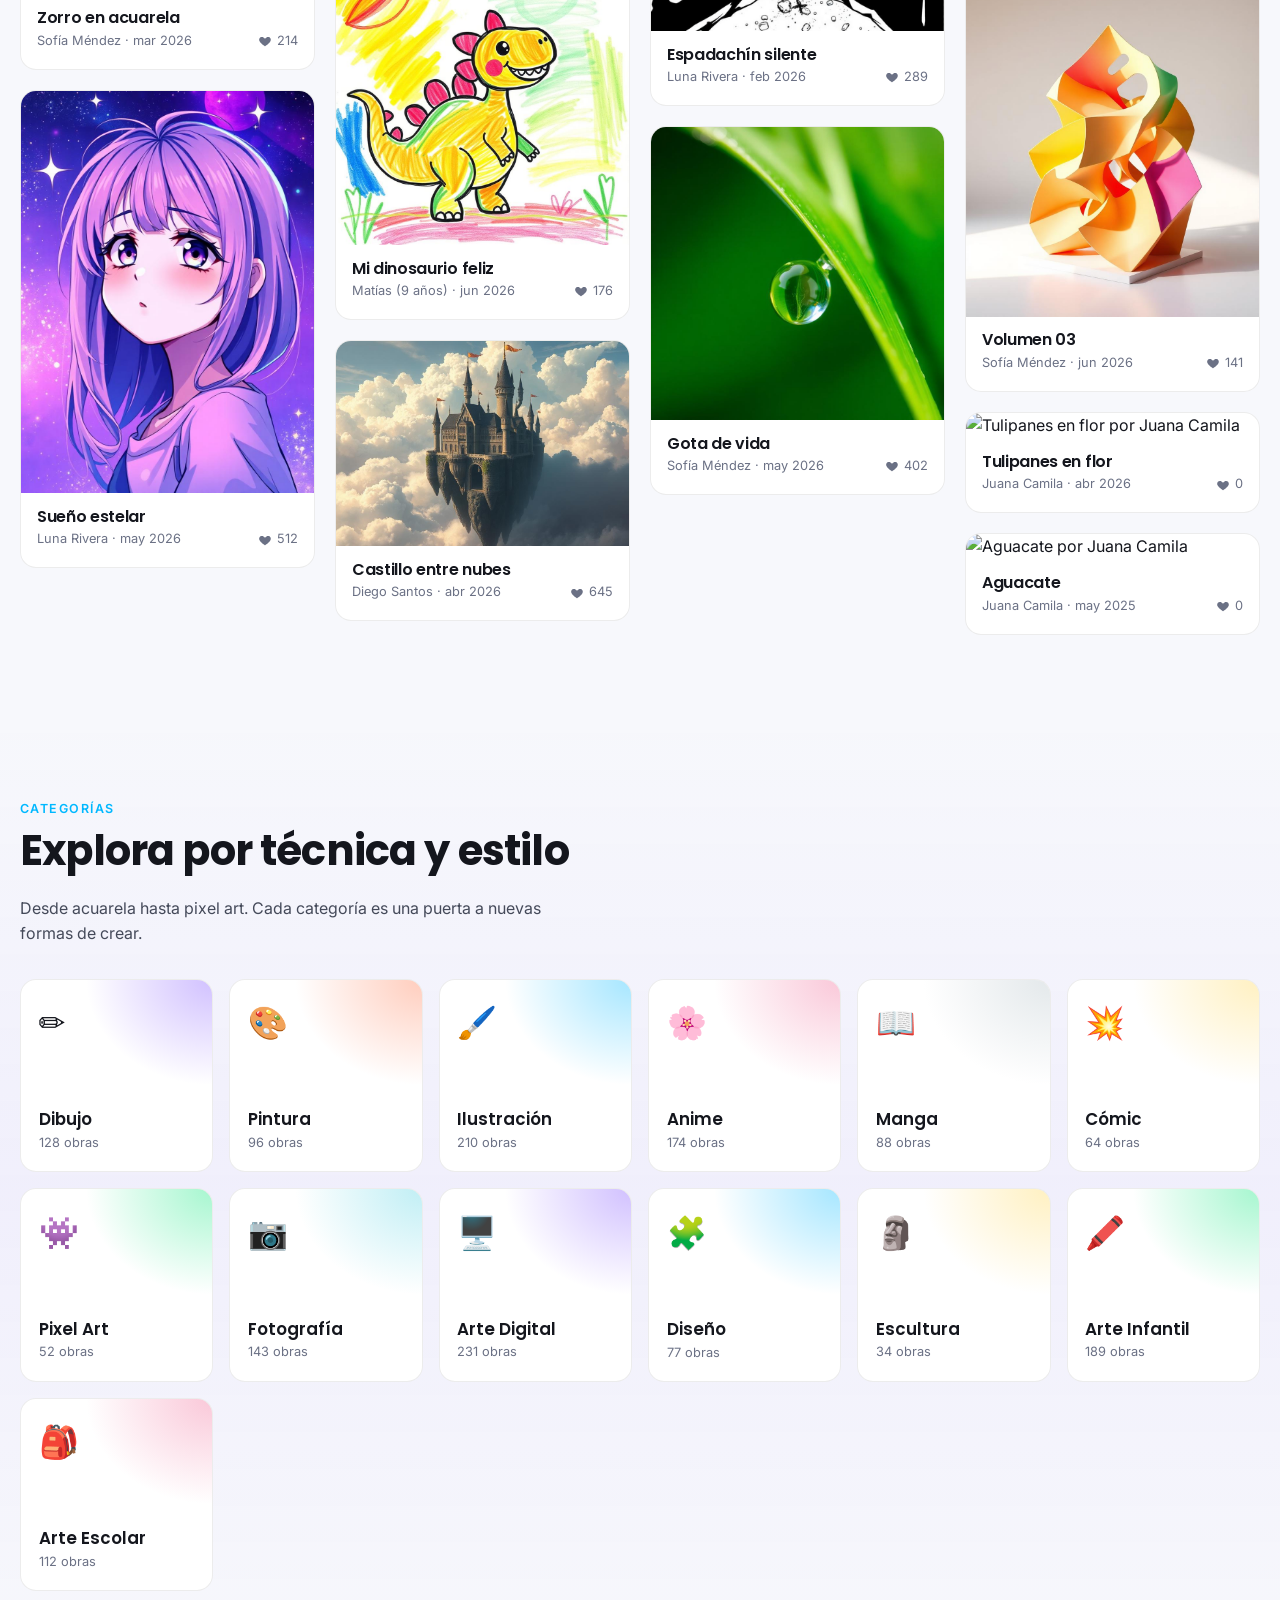
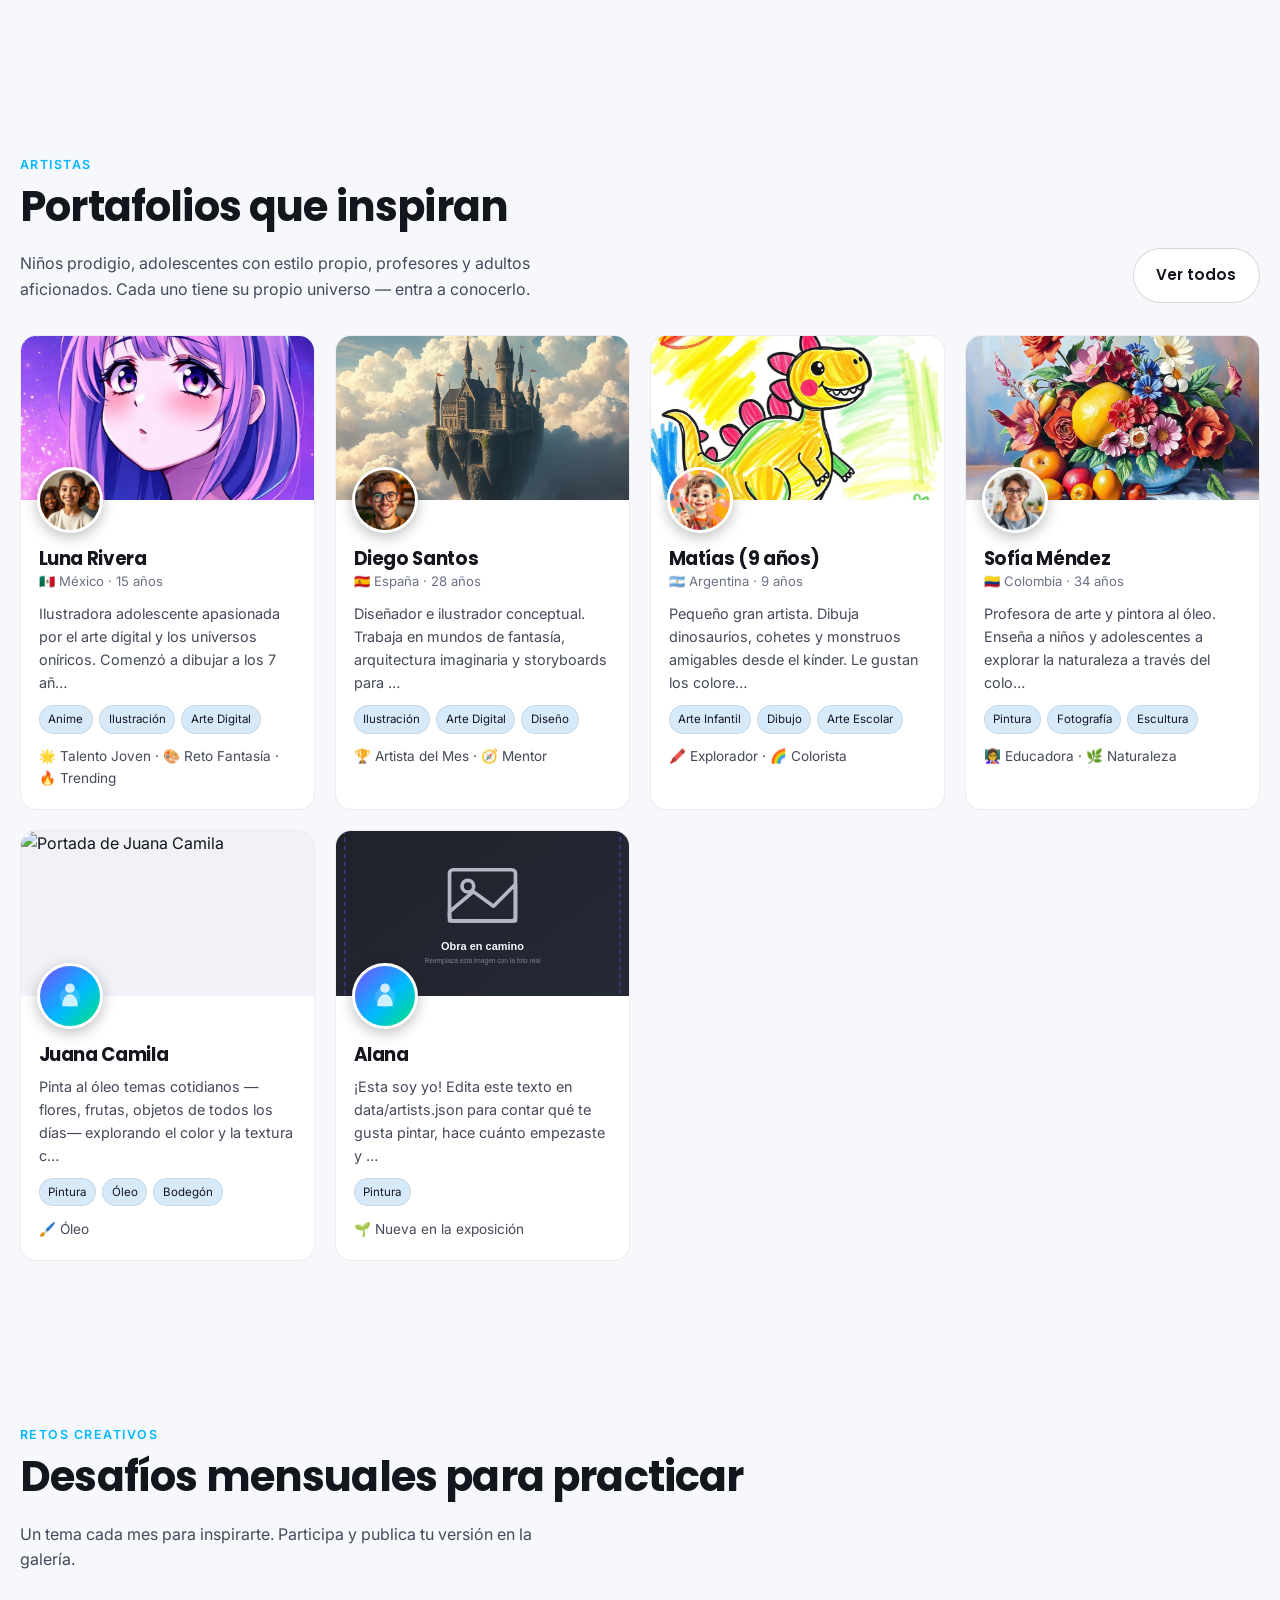
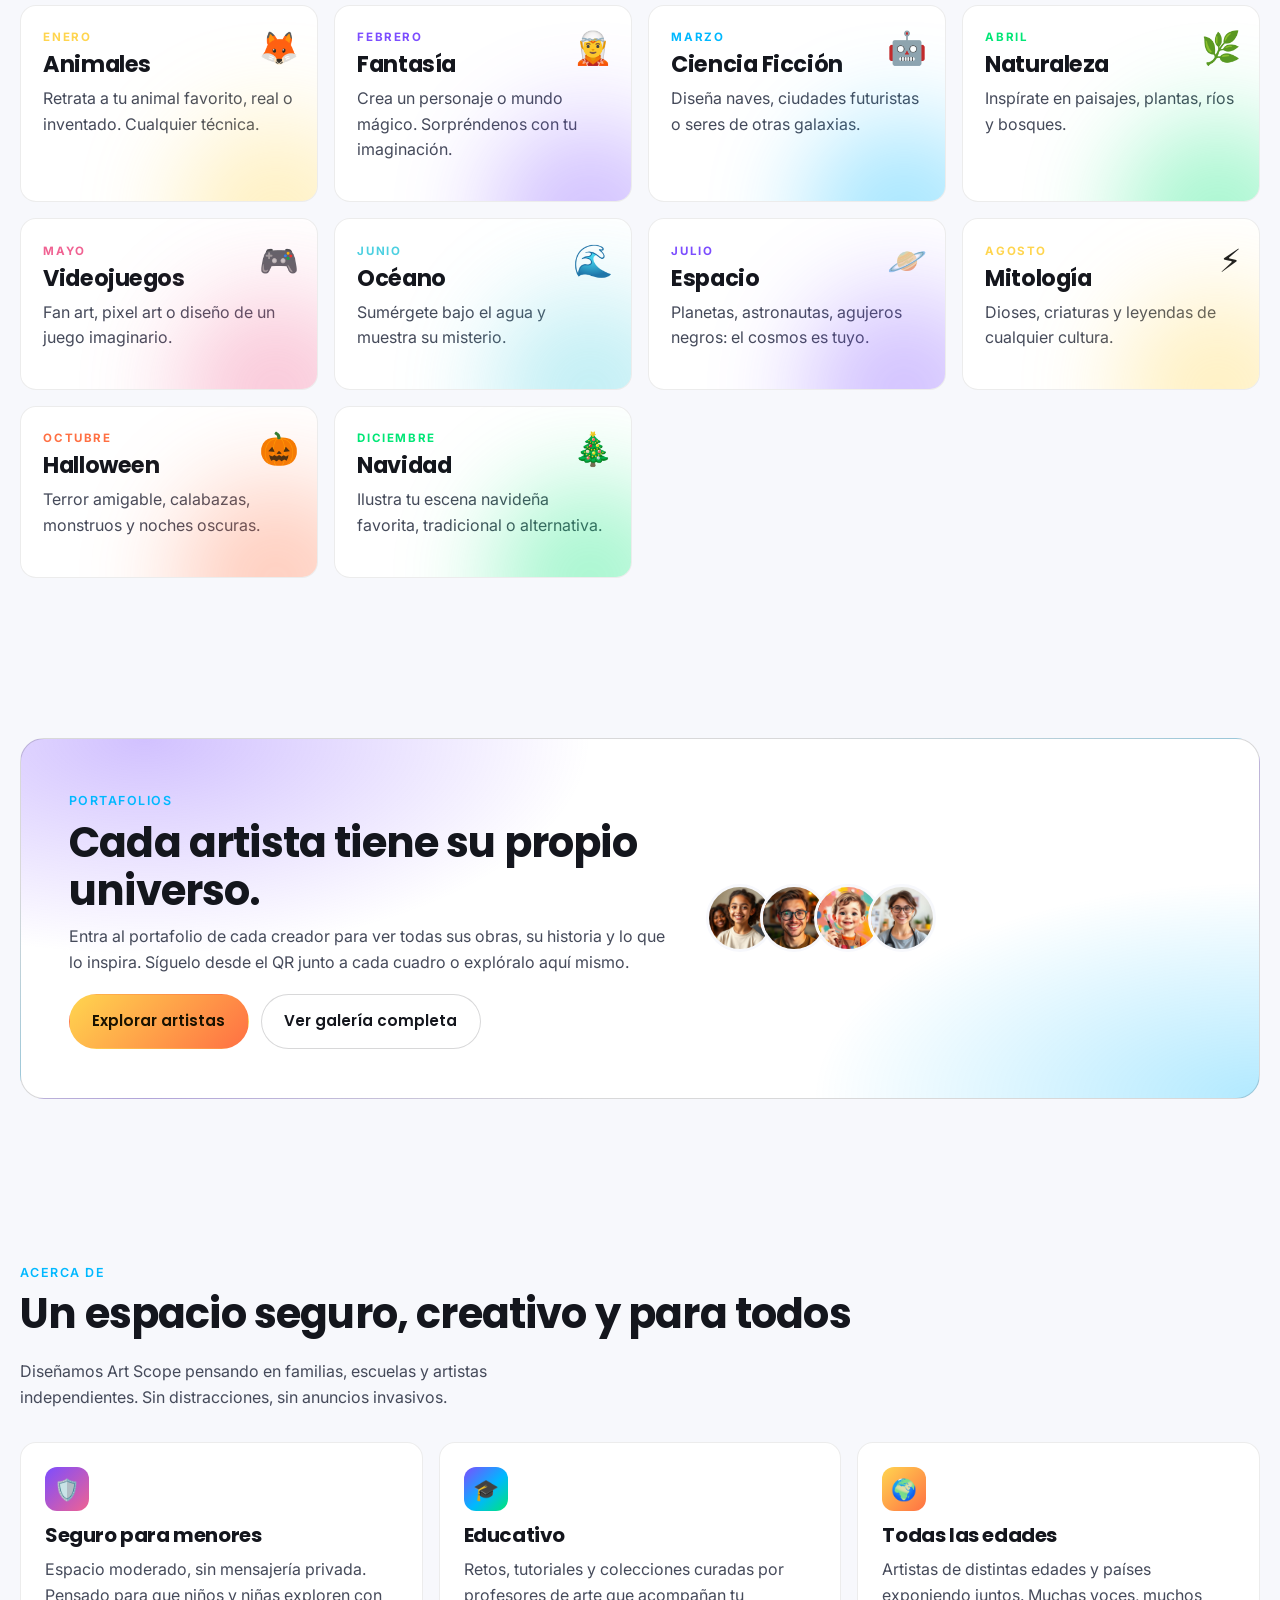
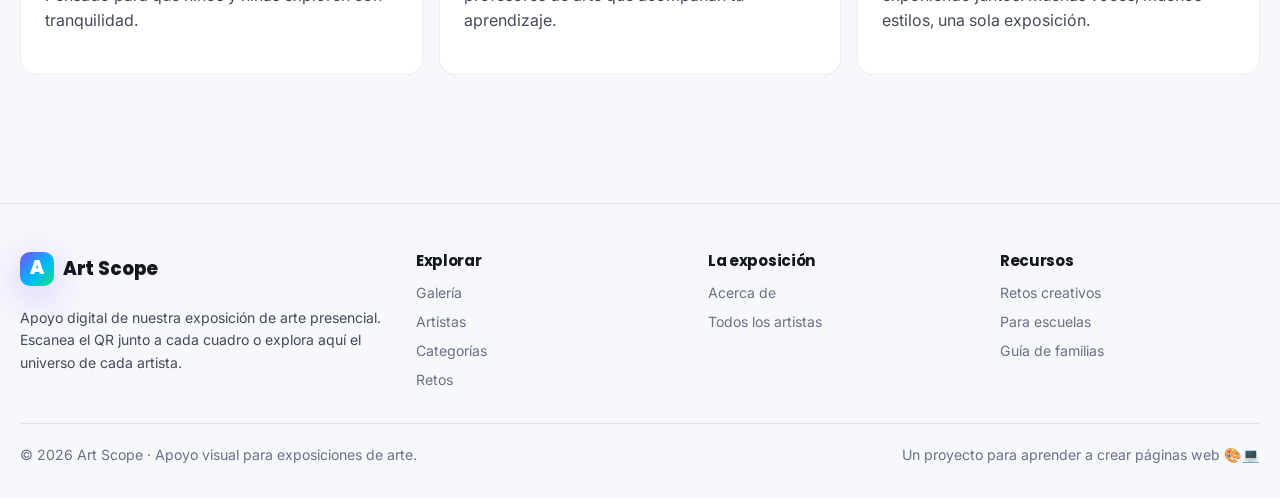
==== commit d7c3ad49: "Turn Art Scope into exhibition support: artist worlds, QR obra pages, real artists The site now supp" ====
--- a/public/artscope/index.html
+++ b/public/artscope/index.html
@@ -3,13 +3,13 @@
 <head>
   <meta charset="utf-8" />
   <meta name="viewport" content="width=device-width, initial-scale=1" />
-  <title>Art Scope — Galería y portafolios para artistas de todas las edades</title>
-  <meta name="description" content="Art Scope es una comunidad donde niños, adolescentes y adultos comparten obras, construyen su portafolio y descubren nuevo talento artístico." />
+  <title>Art Scope — Exposición de arte y portafolios de nuestros artistas</title>
+  <meta name="description" content="Art Scope es el apoyo digital de nuestra exposición de arte: descubre el universo de cada artista, su portafolio y la historia detrás de cada obra." />
   <meta name="theme-color" content="#0F1117" />
 
   <meta property="og:type" content="website" />
-  <meta property="og:title" content="Art Scope — Comparte tu creatividad con el mundo" />
-  <meta property="og:description" content="Galería y portafolios digitales para niños, adolescentes y adultos." />
+  <meta property="og:title" content="Art Scope — Descubre el universo de cada artista" />
+  <meta property="og:description" content="Apoyo digital de nuestra exposición de arte: portafolios, obras e historias de cada artista." />
   <meta property="og:image" content="assets/illustrations/hero.jpg" />
   <meta name="twitter:card" content="summary_large_image" />
 
@@ -42,7 +42,6 @@
           <li><a href="#retos">Retos</a></li>
           <li><a href="#portafolios">Portafolios</a></li>
           <li><a href="#acerca">Acerca de</a></li>
-          <li><a href="#contacto">Contacto</a></li>
         </ul>
       </nav>
 
@@ -71,23 +70,23 @@
     <section class="hero" id="top">
       <div class="container hero__grid">
         <div>
-          <span class="hero__eyebrow"><span class="dot" aria-hidden="true"></span> <b>Nuevo</b> · Retos creativos de junio</span>
-          <h1>Comparte tu <span class="grad">creatividad</span> con el mundo.</h1>
+          <span class="hero__eyebrow"><span class="dot" aria-hidden="true"></span> <b>En vivo</b> · Apoyo digital de la exposición</span>
+          <h1>Descubre el <span class="grad">universo</span> de cada artista.</h1>
           <p class="hero__lead">
-            Art Scope es una comunidad donde niños, adolescentes y adultos
-            pueden construir su portafolio artístico, inspirarse con otros
-            creadores y mostrar su talento.
+            Escanea el código QR junto a cada cuadro para ver su historia, o
+            explora aquí el portafolio completo de cada artista de la
+            exposición: sus obras y lo que los inspiró.
           </p>
           <div class="hero__cta">
             <a href="#galeria" class="btn btn--primary">
               Explorar Galería
               <svg width="16" height="16" viewBox="0 0 24 24" fill="none" stroke="currentColor" stroke-width="2.4" stroke-linecap="round" stroke-linejoin="round" aria-hidden="true"><path d="M5 12h14M13 6l6 6-6 6"/></svg>
             </a>
-            <a href="#artistas" class="btn btn--ghost">Ver Portafolios</a>
+            <a href="#artistas" class="btn btn--ghost">Conocer artistas</a>
           </div>
           <div class="hero__stats" role="list">
-            <div class="hero__stat" role="listitem"><b id="stat-works">—</b><span>obras publicadas</span></div>
-            <div class="hero__stat" role="listitem"><b id="stat-artists">—</b><span>artistas activos</span></div>
+            <div class="hero__stat" role="listitem"><b id="stat-works">—</b><span>obras en la muestra</span></div>
+            <div class="hero__stat" role="listitem"><b id="stat-artists">—</b><span>artistas</span></div>
             <div class="hero__stat" role="listitem"><b id="stat-cats">—</b><span>categorías</span></div>
           </div>
         </div>
@@ -98,12 +97,12 @@
             <img class="avatar" src="assets/images/artist1.jpg" alt="" />
             <div>
               <div style="font-weight:600">Luna, 15</div>
-              <div style="color:var(--text-mute);font-size:.75rem">acaba de publicar</div>
+              <div style="color:var(--text-mute);font-size:.75rem">artista de la muestra</div>
             </div>
           </div>
           <div class="hero__badge hero__badge--bot">
             <span style="font-size:1.2rem">🎨</span>
-            <div style="font-weight:600">+1.2k obras esta semana</div>
+            <div style="font-weight:600">Escanea el QR de cada cuadro</div>
           </div>
         </div>
       </div>
@@ -115,8 +114,8 @@
         <header class="section__head reveal">
           <div>
             <div class="eyebrow">Galería</div>
-            <h2>Obras recientes de la comunidad</h2>
-            <p>Explora una selección de trabajos, desde dibujos infantiles hasta ilustración profesional. Filtra por categoría o busca por autor.</p>
+            <h2>Obras de la exposición</h2>
+            <p>Explora las piezas de la muestra, desde dibujos infantiles hasta ilustración profesional. Filtra por categoría o busca por autor.</p>
           </div>
           <a href="#categorias" class="btn btn--ghost">Ver categorías</a>
         </header>
@@ -150,9 +149,9 @@
           <div>
             <div class="eyebrow">Artistas</div>
             <h2>Portafolios que inspiran</h2>
-            <p>Niños prodigio, adolescentes con estilo propio, profesores y adultos aficionados. Todos tienen un lugar.</p>
-          </div>
-          <a href="#portafolios" class="btn btn--ghost">Crear el mío</a>
+            <p>Niños prodigio, adolescentes con estilo propio, profesores y adultos aficionados. Cada uno tiene su propio universo — entra a conocerlo.</p>
+          </div>
+          <a href="#portafolios" class="btn btn--ghost">Ver todos</a>
         </header>
         <div id="artists-grid" class="artist-grid"></div>
       </div>
@@ -178,11 +177,11 @@
         <div class="pf-cta reveal">
           <div>
             <div class="eyebrow">Portafolios</div>
-            <h2 style="margin-bottom:.6rem">Tu portafolio artístico, listo para brillar.</h2>
-            <p>Sube tus obras, organízalas en colecciones, gana insignias y comparte tu perfil con un solo enlace. Todo se guarda localmente en tu dispositivo — seguro y privado.</p>
+            <h2 style="margin-bottom:.6rem">Cada artista tiene su propio universo.</h2>
+            <p>Entra al portafolio de cada creador para ver todas sus obras, su historia y lo que lo inspira. Síguelo desde el QR junto a cada cuadro o explóralo aquí mismo.</p>
             <div class="hero__cta" style="margin-top:1.2rem">
-              <a class="btn btn--yellow" href="#galeria">Comenzar ahora</a>
-              <a class="btn btn--ghost" href="#artistas">Ver ejemplos</a>
+              <a class="btn btn--yellow" href="#artistas">Explorar artistas</a>
+              <a class="btn btn--ghost" href="#galeria">Ver galería completa</a>
             </div>
           </div>
           <div id="pf-avatars" class="pf-cta__list" aria-label="Artistas destacados"></div>
@@ -213,41 +212,13 @@
           </div>
           <div class="about-card reveal" data-delay="3">
             <div class="about-card__icon" aria-hidden="true">🌍</div>
-            <h3>Comunidad global</h3>
-            <p>Artistas de todas las edades y países. Muchas voces, muchos estilos, un solo lugar para inspirarte.</p>
-          </div>
-        </div>
-      </div>
-    </section>
-
-    <!-- ============ CONTACTO ============ -->
-    <section class="section" id="contacto">
-      <div class="container">
-        <div class="contact reveal">
-          <div>
-            <div class="eyebrow">Contacto</div>
-            <h2 style="margin-bottom:.4rem">¿Tienes ideas o preguntas?</h2>
-            <p>Escríbenos: colegios, profesores, familias y artistas siempre son bienvenidos.</p>
-            <p style="color:var(--text)"><strong>hola@artscope.example</strong></p>
-          </div>
-          <form onsubmit="event.preventDefault(); this.reset(); document.getElementById('toast').textContent='¡Gracias! Te responderemos pronto.'; document.getElementById('toast').classList.add('is-show'); setTimeout(()=>document.getElementById('toast').classList.remove('is-show'),2200);">
-            <div class="field">
-              <label for="c-name">Nombre</label>
-              <input id="c-name" required autocomplete="name" />
-            </div>
-            <div class="field">
-              <label for="c-email">Correo</label>
-              <input id="c-email" type="email" required autocomplete="email" />
-            </div>
-            <div class="field">
-              <label for="c-msg">Mensaje</label>
-              <textarea id="c-msg" required></textarea>
-            </div>
-            <button class="btn btn--primary" type="submit">Enviar mensaje</button>
-          </form>
-        </div>
-      </div>
-    </section>
+            <h3>Todas las edades</h3>
+            <p>Artistas de distintas edades y países exponiendo juntos. Muchas voces, muchos estilos, una sola exposición.</p>
+          </div>
+        </div>
+      </div>
+    </section>
+
   </main>
 
   <!-- ============ FOOTER ============ -->
@@ -259,7 +230,7 @@
             <span class="logo__mark" aria-hidden="true"><span>A</span></span>
             Art Scope
           </a>
-          <p style="margin-top:.5rem">Galería y portafolios digitales para artistas de todas las edades. Un espacio creativo, seguro e inspirador.</p>
+          <p style="margin-top:.5rem">Apoyo digital de nuestra exposición de arte presencial. Escanea el QR junto a cada cuadro o explora aquí el universo de cada artista.</p>
         </div>
         <div>
           <h4>Explorar</h4>
@@ -271,25 +242,24 @@
           </ul>
         </div>
         <div>
-          <h4>Comunidad</h4>
+          <h4>La exposición</h4>
           <ul>
-            <li><a href="#portafolios">Crear portafolio</a></li>
             <li><a href="#acerca">Acerca de</a></li>
-            <li><a href="#contacto">Contacto</a></li>
+            <li><a href="#artistas">Todos los artistas</a></li>
           </ul>
         </div>
         <div>
           <h4>Recursos</h4>
           <ul>
-            <li><a href="#retos">Retos mensuales</a></li>
+            <li><a href="#retos">Retos creativos</a></li>
             <li><a href="#acerca">Para escuelas</a></li>
             <li><a href="#acerca">Guía de familias</a></li>
           </ul>
         </div>
       </div>
       <div class="footer__bottom">
-        <div>© <span id="year">2026</span> Art Scope · Hecho con 🎨 para artistas de todas las edades.</div>
-        <div>Diseño original — inspirado en las mejores galerías digitales.</div>
+        <div>© <span id="year">2026</span> Art Scope · Apoyo visual para exposiciones de arte.</div>
+        <div>Un proyecto para aprender a crear páginas web 🎨💻</div>
       </div>
     </div>
   </footer>
--- a/public/artscope/css/style.css
+++ b/public/artscope/css/style.css
@@ -633,15 +633,21 @@
   display: grid; grid-template-columns: 1.2fr 1fr; gap: 2rem; align-items: center;
 }
 .pf-cta__list { display: flex; gap: -1rem; align-items: center; }
+.pf-cta__list a {
+  display: block;
+  width: 68px; height: 68px;
+  margin-left: -14px;
+  transition: transform .2s var(--ease);
+}
+.pf-cta__list a:first-child { margin-left: 0; }
+.pf-cta__list a:hover { transform: translateY(-3px); z-index: 1; position: relative; }
 .pf-cta__list img {
-  width: 68px; height: 68px; border-radius: 50%; object-fit: cover;
+  width: 100%; height: 100%; border-radius: 50%; object-fit: cover;
   border: 3px solid var(--bg);
-  margin-left: -14px;
-}
-.pf-cta__list img:first-child { margin-left: 0; }
-
-/* ==========================================================================
-   Acerca / Contacto
+}
+
+/* ==========================================================================
+   Acerca
    ========================================================================== */
 
 .about-grid {
@@ -665,34 +671,99 @@
 .about-card:nth-child(2) .about-card__icon { background: var(--grad-hero); }
 .about-card:nth-child(3) .about-card__icon { background: var(--grad-yellow); color: #1a1200; }
 
-.contact {
-  padding: 2rem;
-  background: var(--surface);
-  border: 1px solid var(--border);
+/* ==========================================================================
+   Detalle de obra (destino del QR de cada cuadro)
+   ========================================================================== */
+
+.obra-back {
+  display: inline-flex;
+}
+
+.obra-detail {
+  display: grid;
+  grid-template-columns: 1.1fr 1fr;
+  gap: 2.5rem;
+  align-items: start;
+}
+.obra-detail__media {
+  position: relative;
   border-radius: var(--radius-lg);
+  overflow: hidden;
+  background: var(--surface);
+  border: 1px solid var(--border);
+  box-shadow: var(--shadow-md);
+}
+.obra-detail__media img {
+  width: 100%;
+  height: auto;
+}
+.obra-detail__info h1 {
+  margin-bottom: .3rem;
+}
+.obra-detail__meta {
+  display: flex;
+  flex-wrap: wrap;
+  gap: .5rem 1rem;
+  align-items: center;
+  color: var(--text-mute);
+  font-size: .88rem;
+  margin-bottom: 1.2rem;
+}
+.obra-detail__meta .card__favs { display: inline-flex; align-items: center; gap: .3rem; }
+.obra-detail__block { margin-top: 1.6rem; }
+.obra-detail__block h3 {
+  font-size: 1.05rem;
+  margin-bottom: .5rem;
+}
+.obra-tools {
+  list-style: none;
+  padding: 0;
+  margin: 0;
+  display: flex;
+  flex-wrap: wrap;
+  gap: .5rem;
+}
+.obra-tools li {
+  font-size: .82rem;
+  padding: .4rem .8rem;
+  border-radius: 999px;
+  background: var(--surface-2);
+  border: 1px solid var(--border);
+  color: var(--text-dim);
+}
+
+.obra-artist {
+  margin-top: 3rem;
+  padding: 1.5rem;
   display: grid;
-  grid-template-columns: 1fr 1fr;
-  gap: 1rem;
+  grid-template-columns: auto 1fr;
+  gap: 1.2rem;
   align-items: center;
-}
-.field {
-  display: flex; flex-direction: column; gap: .35rem;
-  margin-bottom: .8rem;
-}
-.field label { font-size: .8rem; color: var(--text-dim); }
-.field input,
-.field textarea {
-  background: var(--bg-2);
-  border: 1px solid var(--border);
-  color: var(--text);
-  padding: .8rem 1rem;
-  border-radius: 12px;
-  font: inherit;
-  transition: border-color .2s;
-}
-.field input:focus,
-.field textarea:focus { outline: 0; border-color: var(--blue); }
-.field textarea { min-height: 110px; resize: vertical; }
+  background: var(--surface);
+  border: 1px solid var(--border);
+  border-radius: var(--radius-lg);
+}
+.obra-artist__avatar {
+  width: 84px; height: 84px;
+  border-radius: 50%;
+  object-fit: cover;
+  border: 3px solid var(--bg);
+  box-shadow: var(--shadow-sm);
+}
+.obra-artist__bio { margin: .4rem 0 0; }
+.obra-artist__social {
+  display: flex;
+  gap: .5rem;
+  margin-top: .9rem;
+}
+.obra-artist__social a.icon-btn:hover { color: var(--blue); border-color: var(--blue); }
+
+.obra-notfound {
+  padding: calc(var(--nav-h) + 5rem) 0 6rem;
+  text-align: center;
+}
+.obra-notfound h1 { margin-bottom: .6rem; }
+.obra-notfound p { max-width: 46ch; margin: 0 auto 1.6rem; }
 
 /* ==========================================================================
    Footer
--- a/public/artscope/css/responsive.css
+++ b/public/artscope/css/responsive.css
@@ -7,7 +7,7 @@
   .hero__art { aspect-ratio: 16 / 11; max-height: 460px; }
   .about-grid { grid-template-columns: 1fr 1fr; }
   .pf-cta { grid-template-columns: 1fr; padding: 2rem; }
-  .contact { grid-template-columns: 1fr; }
+  .obra-detail { grid-template-columns: 1fr; gap: 1.5rem; }
   .footer__grid { grid-template-columns: 1fr 1fr; }
 }
 
@@ -47,6 +47,8 @@
   .footer__bottom { flex-direction: column; }
   .cat-grid { grid-template-columns: repeat(2, 1fr); }
   .hero__badge { display: none; }
+  .obra-artist { grid-template-columns: 1fr; text-align: center; }
+  .obra-artist__social { justify-content: center; }
 }
 
 /* Impresión */
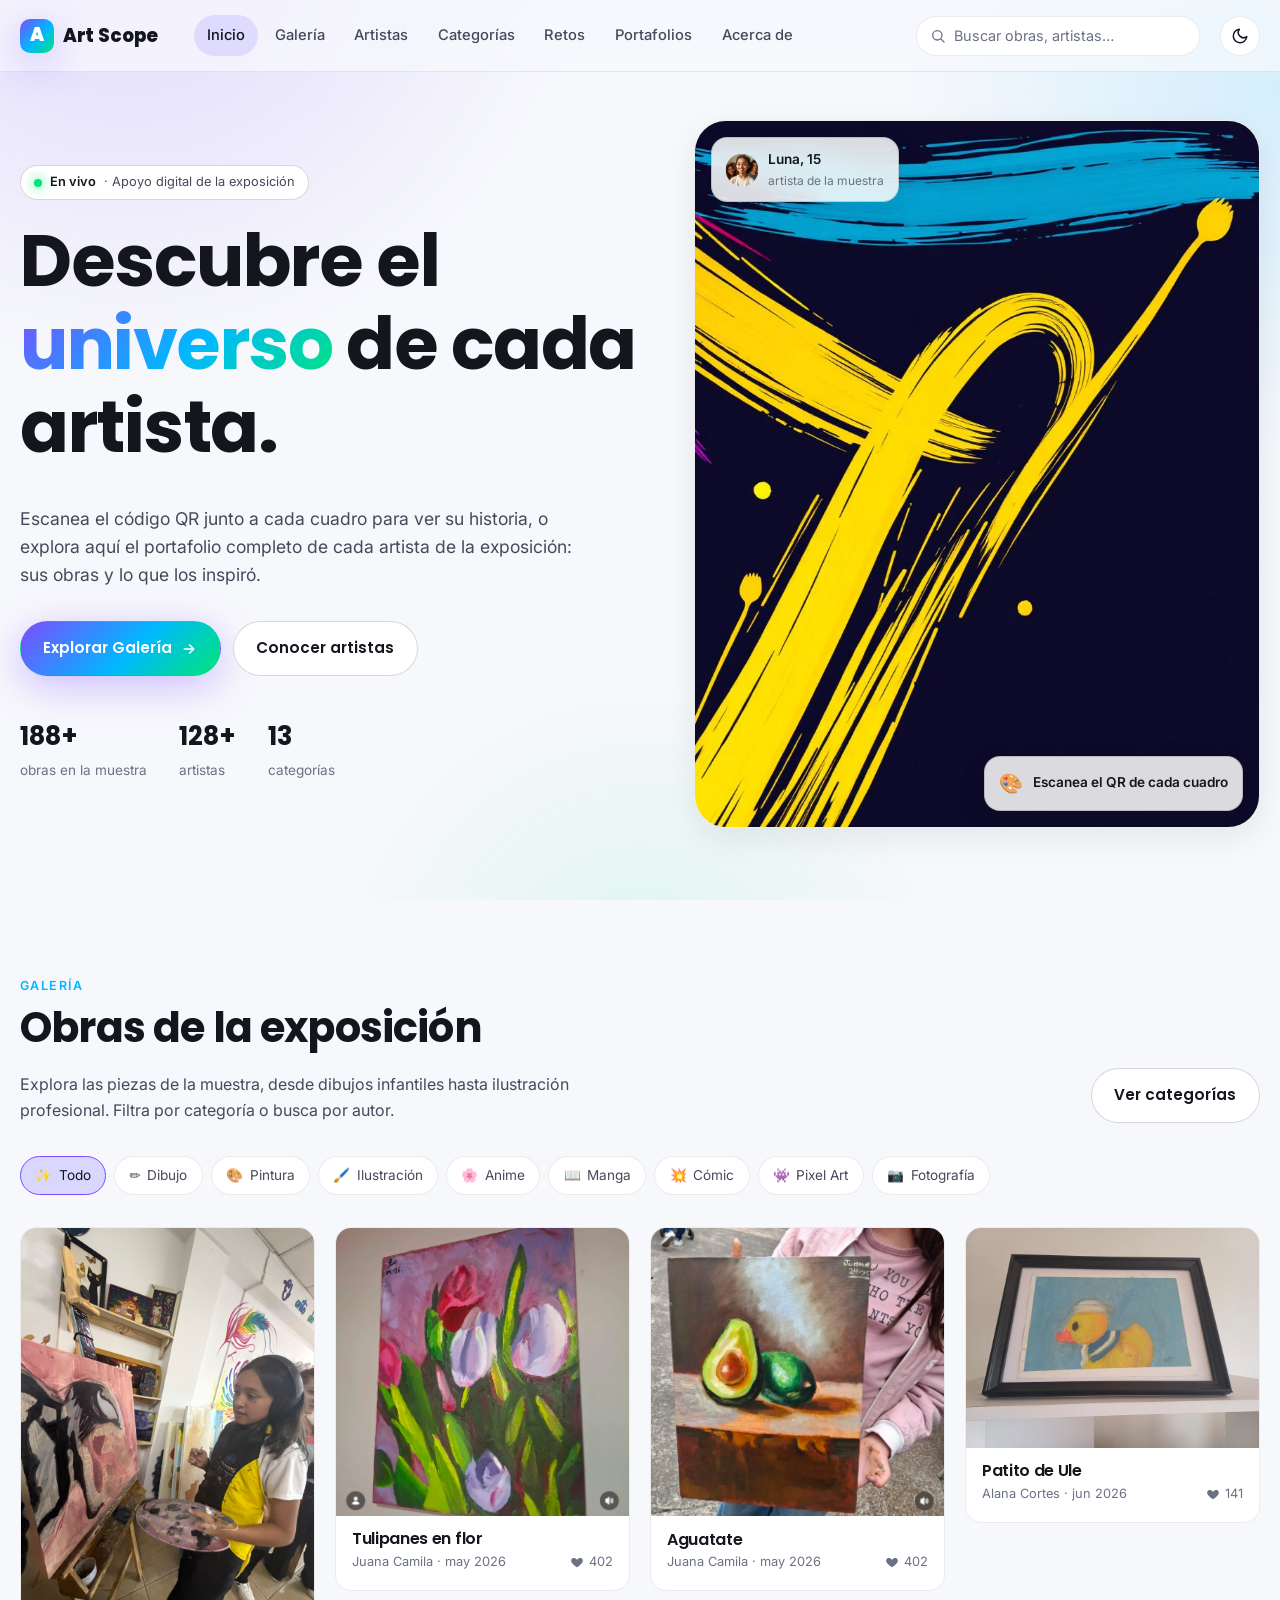
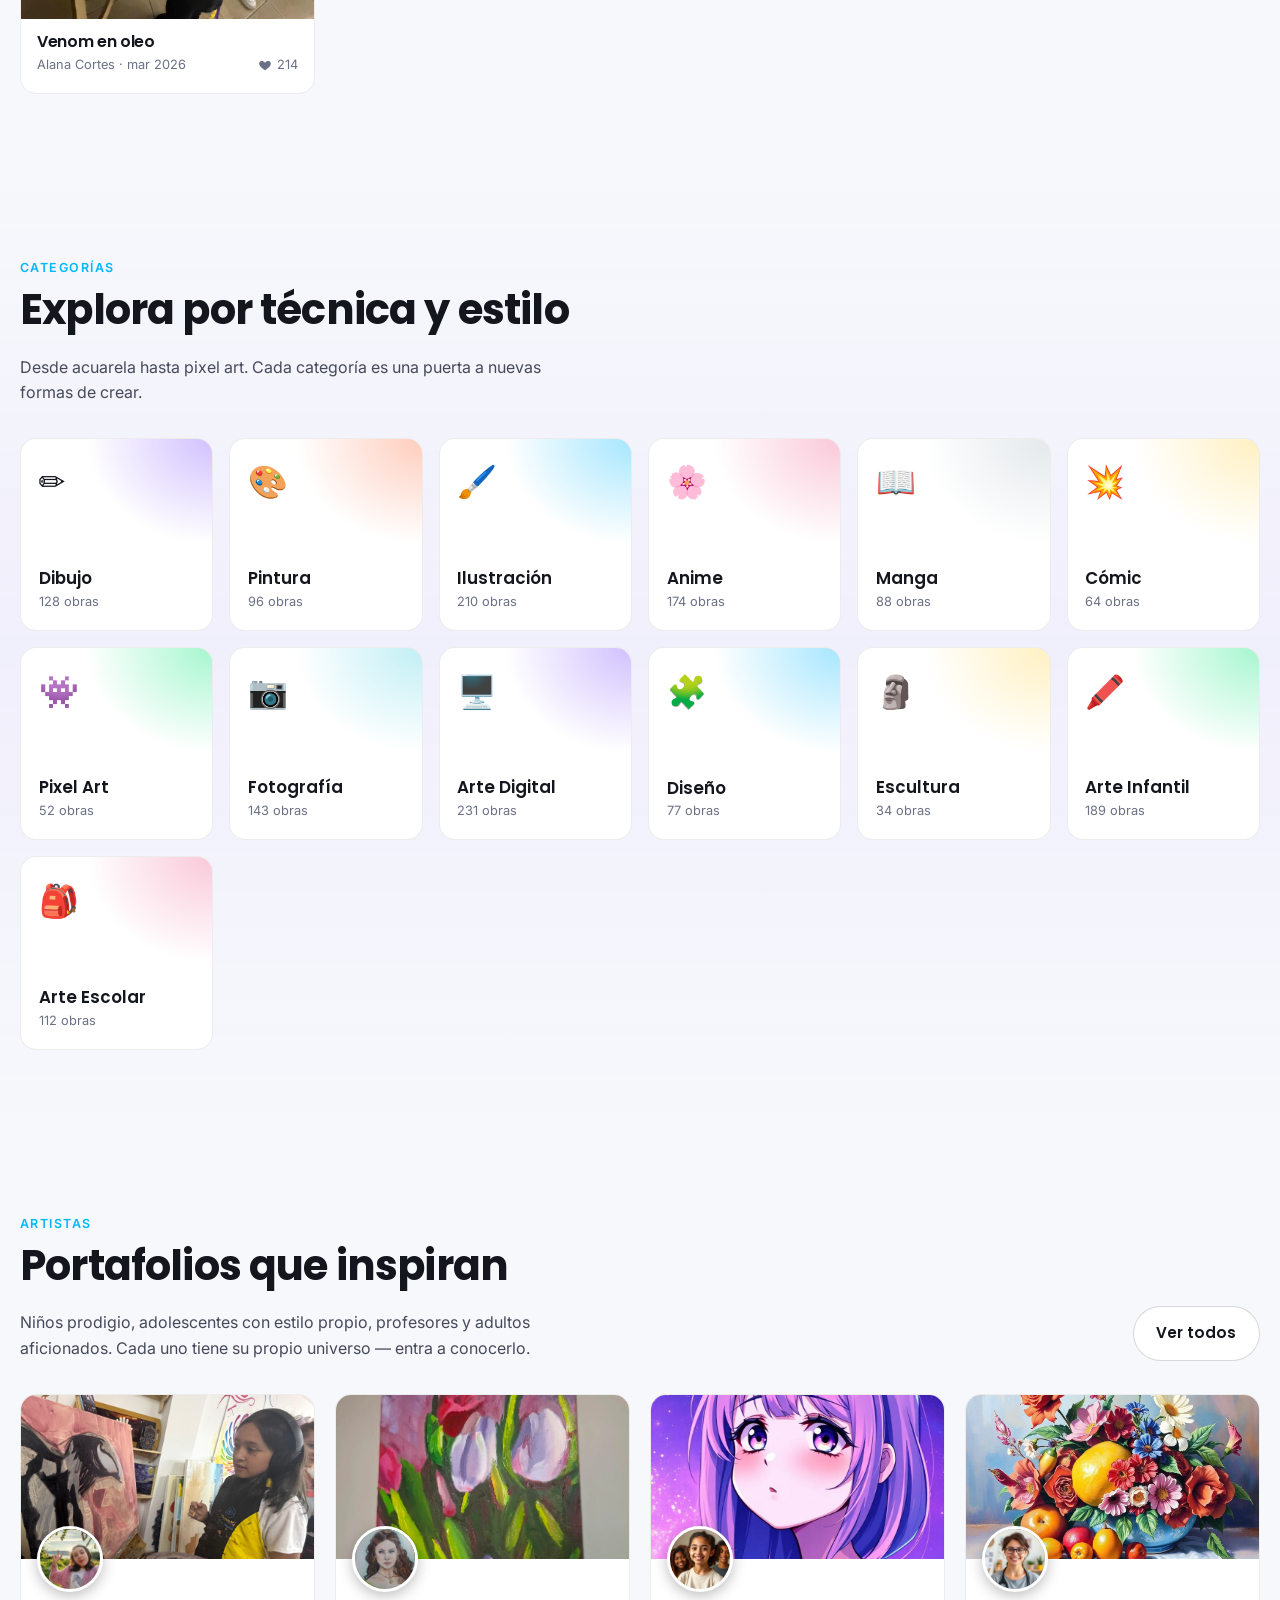
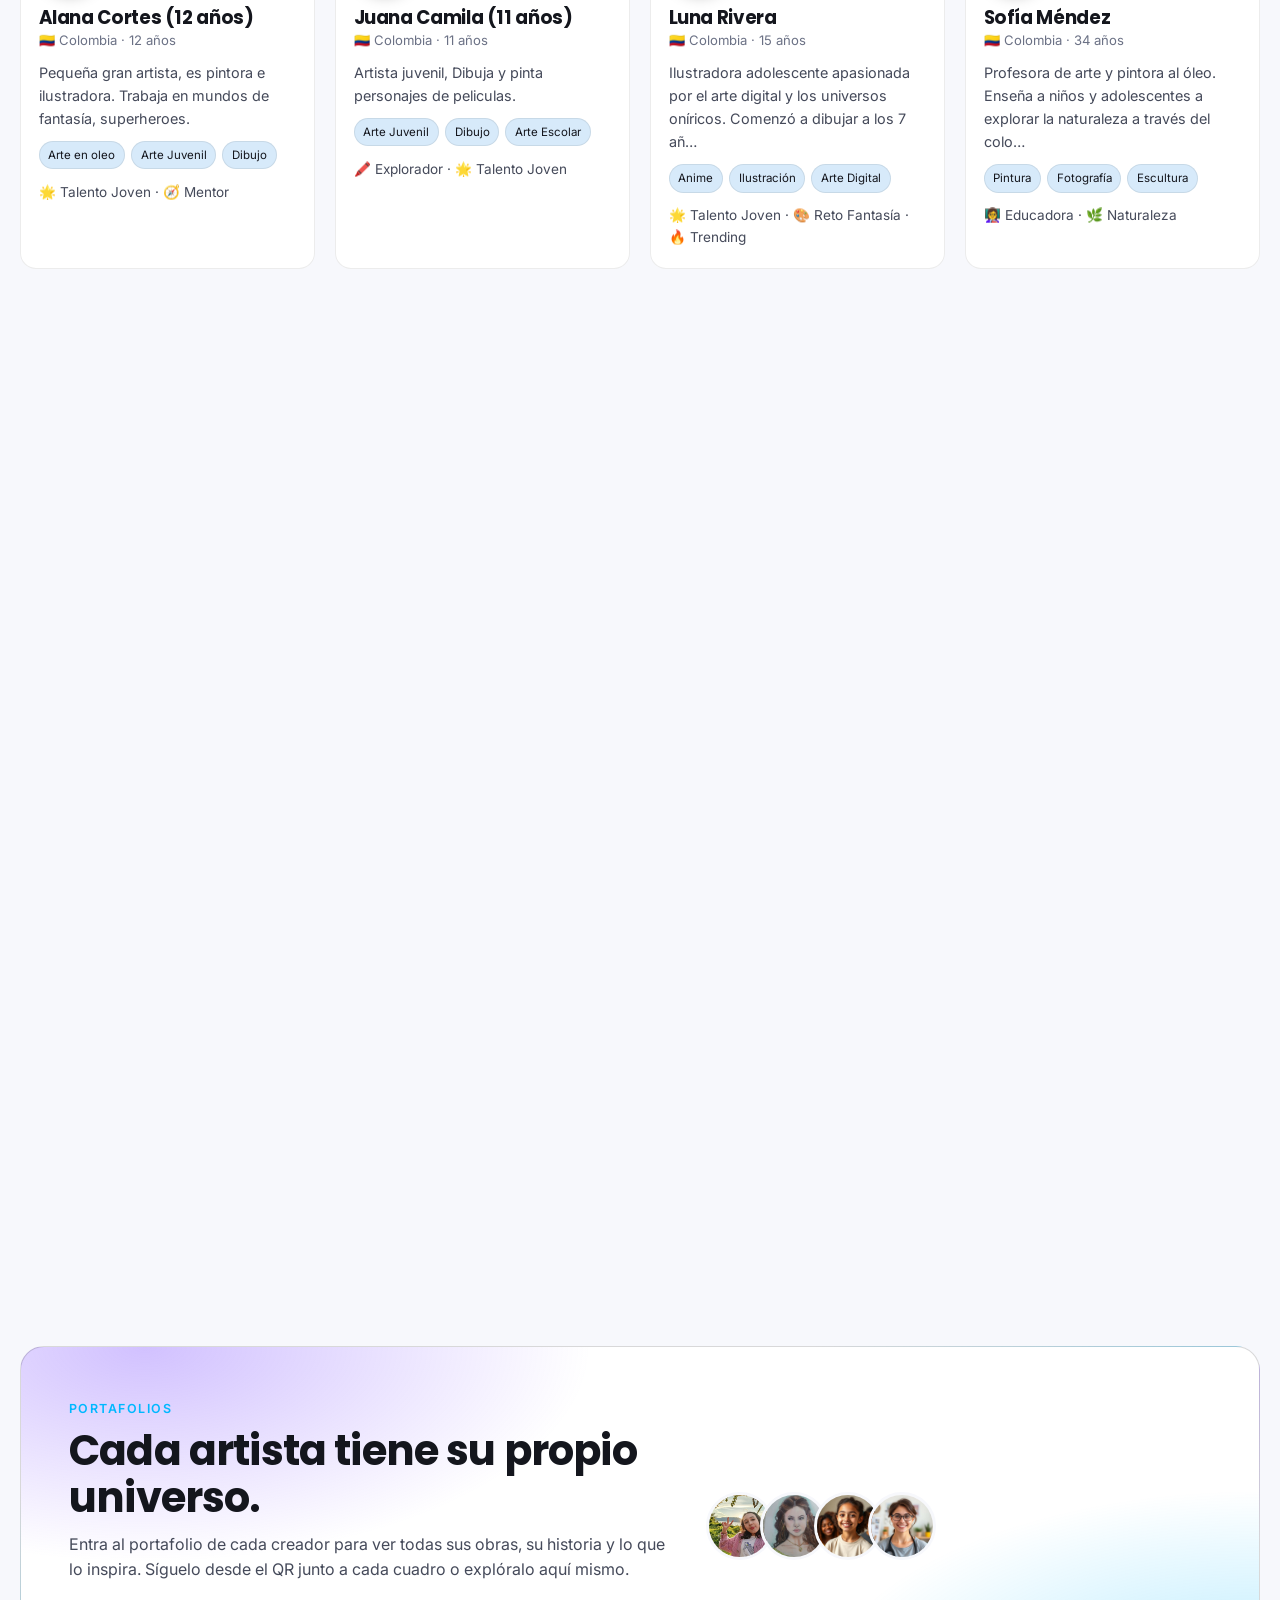
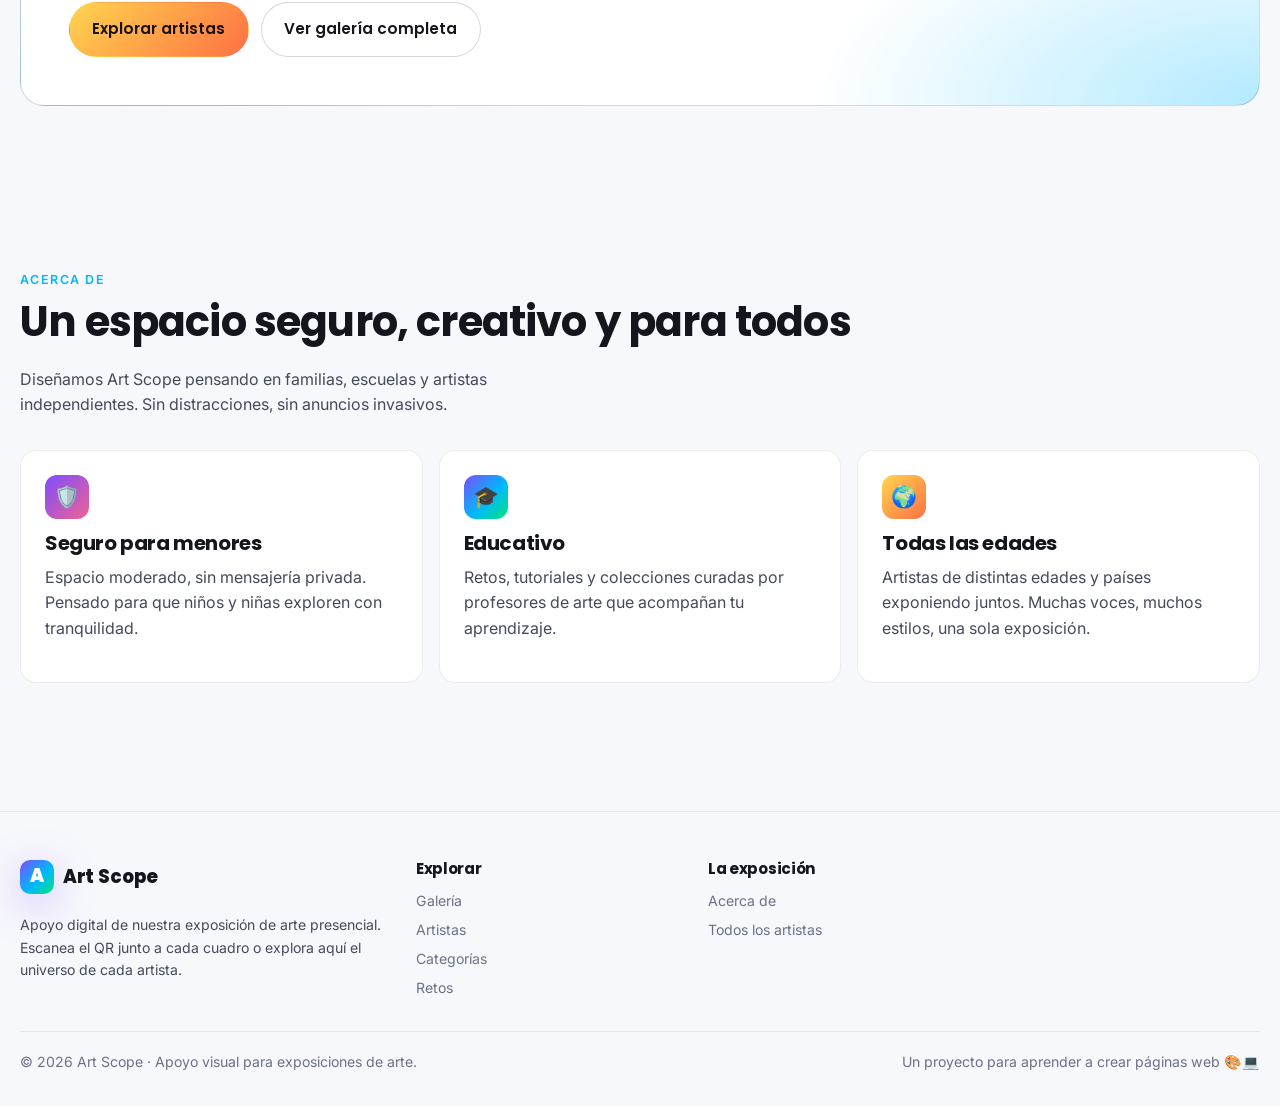
==== commit aa2f405d: "ajuste secciones" ====
--- a/public/artscope/index.html
+++ b/public/artscope/index.html
@@ -194,12 +194,12 @@
       <div class="container">
         <header class="section__head reveal">
           <div>
-            <div class="eyebrow">Acerca de</div>
+            <div class="eyebrow d-none">Acerca de</div>
             <h2>Un espacio seguro, creativo y para todos</h2>
             <p>Diseñamos Art Scope pensando en familias, escuelas y artistas independientes. Sin distracciones, sin anuncios invasivos.</p>
           </div>
         </header>
-        <div class="about-grid">
+        <div class="about-grid d-none">
           <div class="about-card reveal" data-delay="1">
             <div class="about-card__icon" aria-hidden="true">🛡️</div>
             <h3>Seguro para menores</h3>
@@ -248,14 +248,6 @@
             <li><a href="#artistas">Todos los artistas</a></li>
           </ul>
         </div>
-        <div>
-          <h4>Recursos</h4>
-          <ul>
-            <li><a href="#retos">Retos creativos</a></li>
-            <li><a href="#acerca">Para escuelas</a></li>
-            <li><a href="#acerca">Guía de familias</a></li>
-          </ul>
-        </div>
       </div>
       <div class="footer__bottom">
         <div>© <span id="year">2026</span> Art Scope · Apoyo visual para exposiciones de arte.</div>
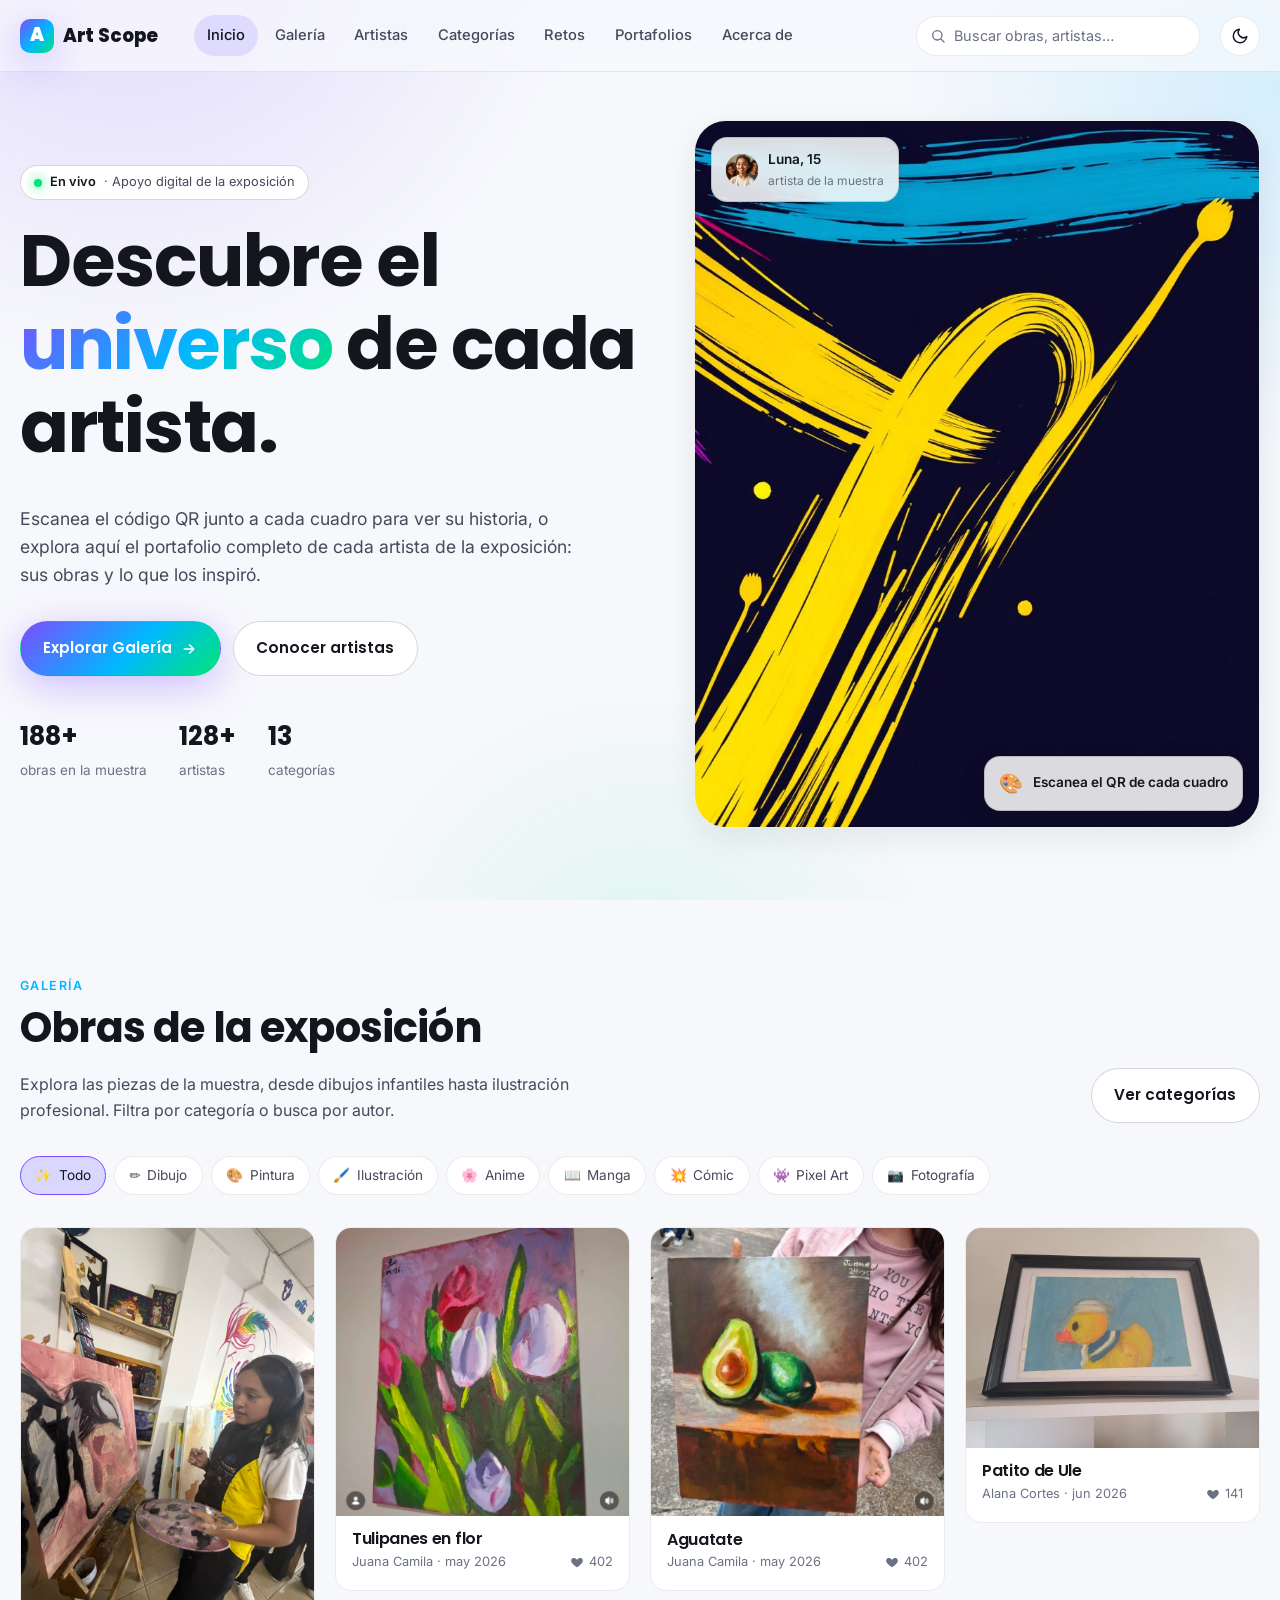
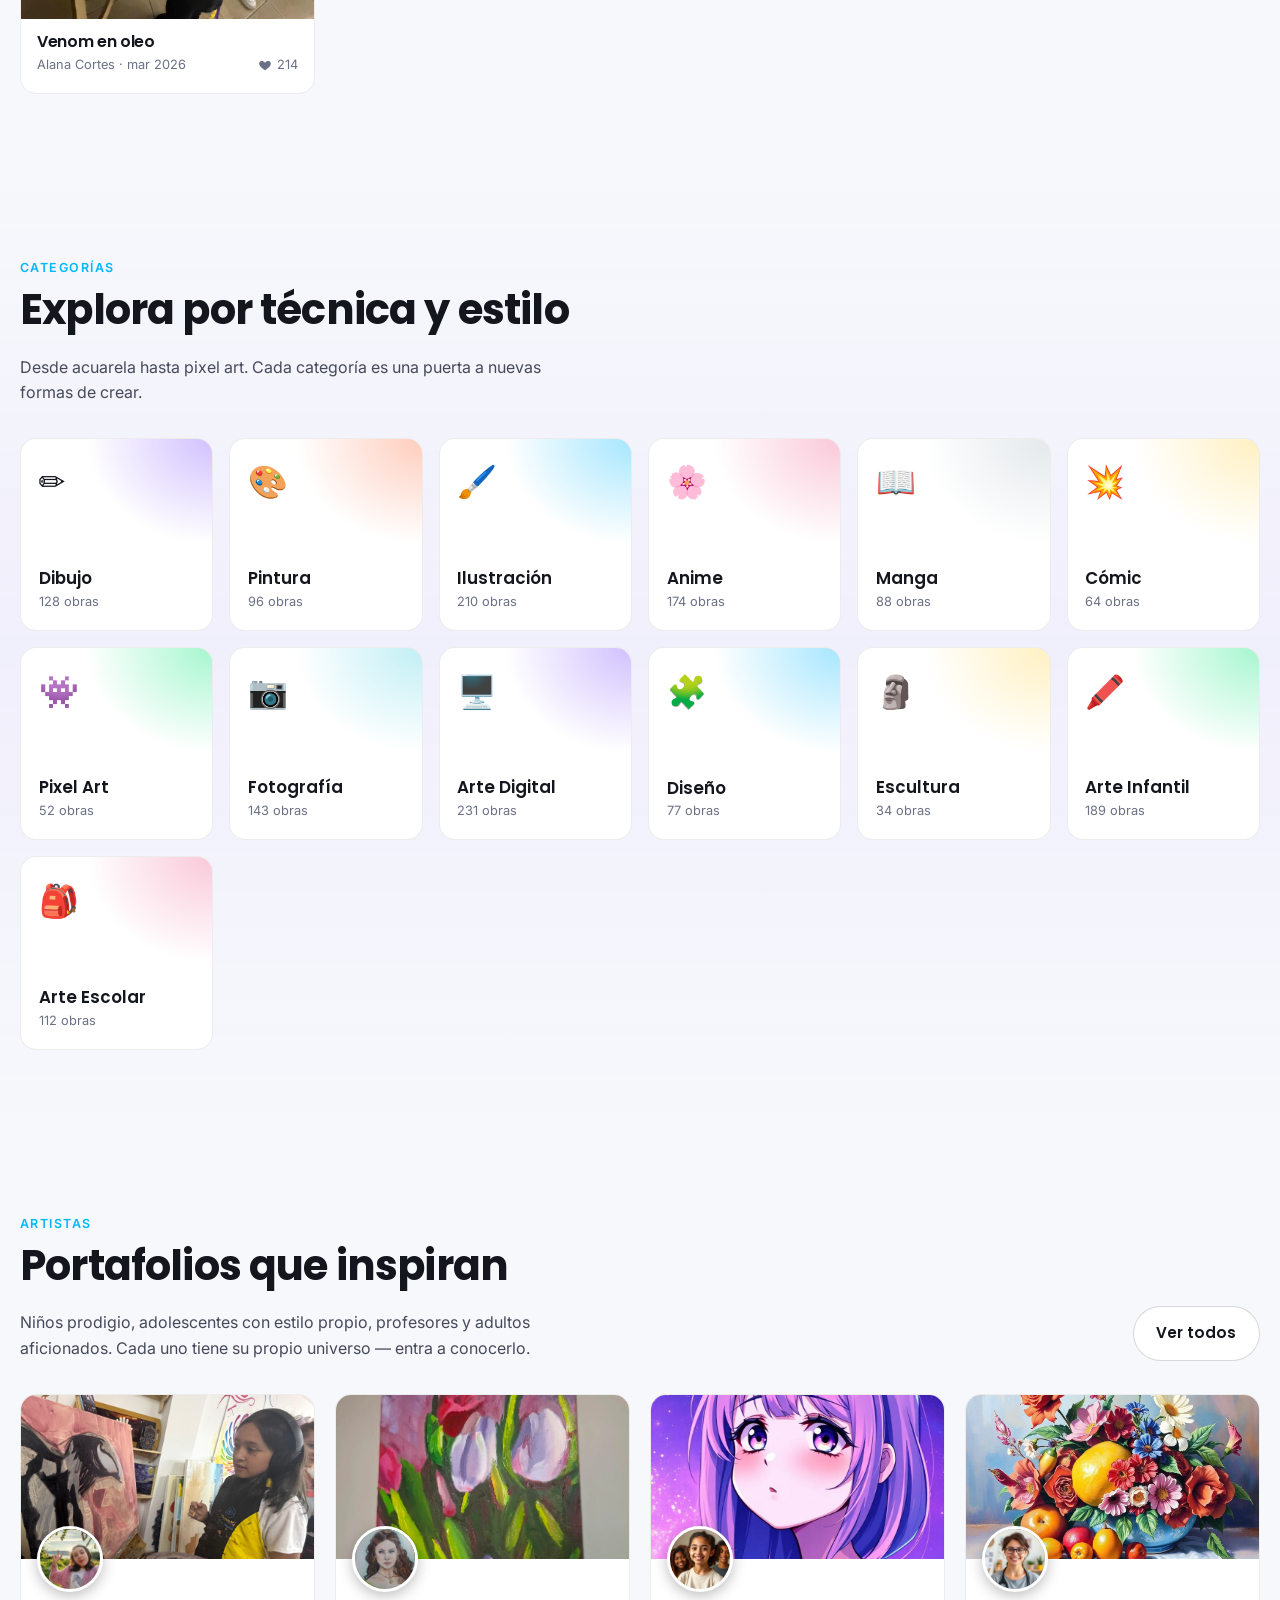
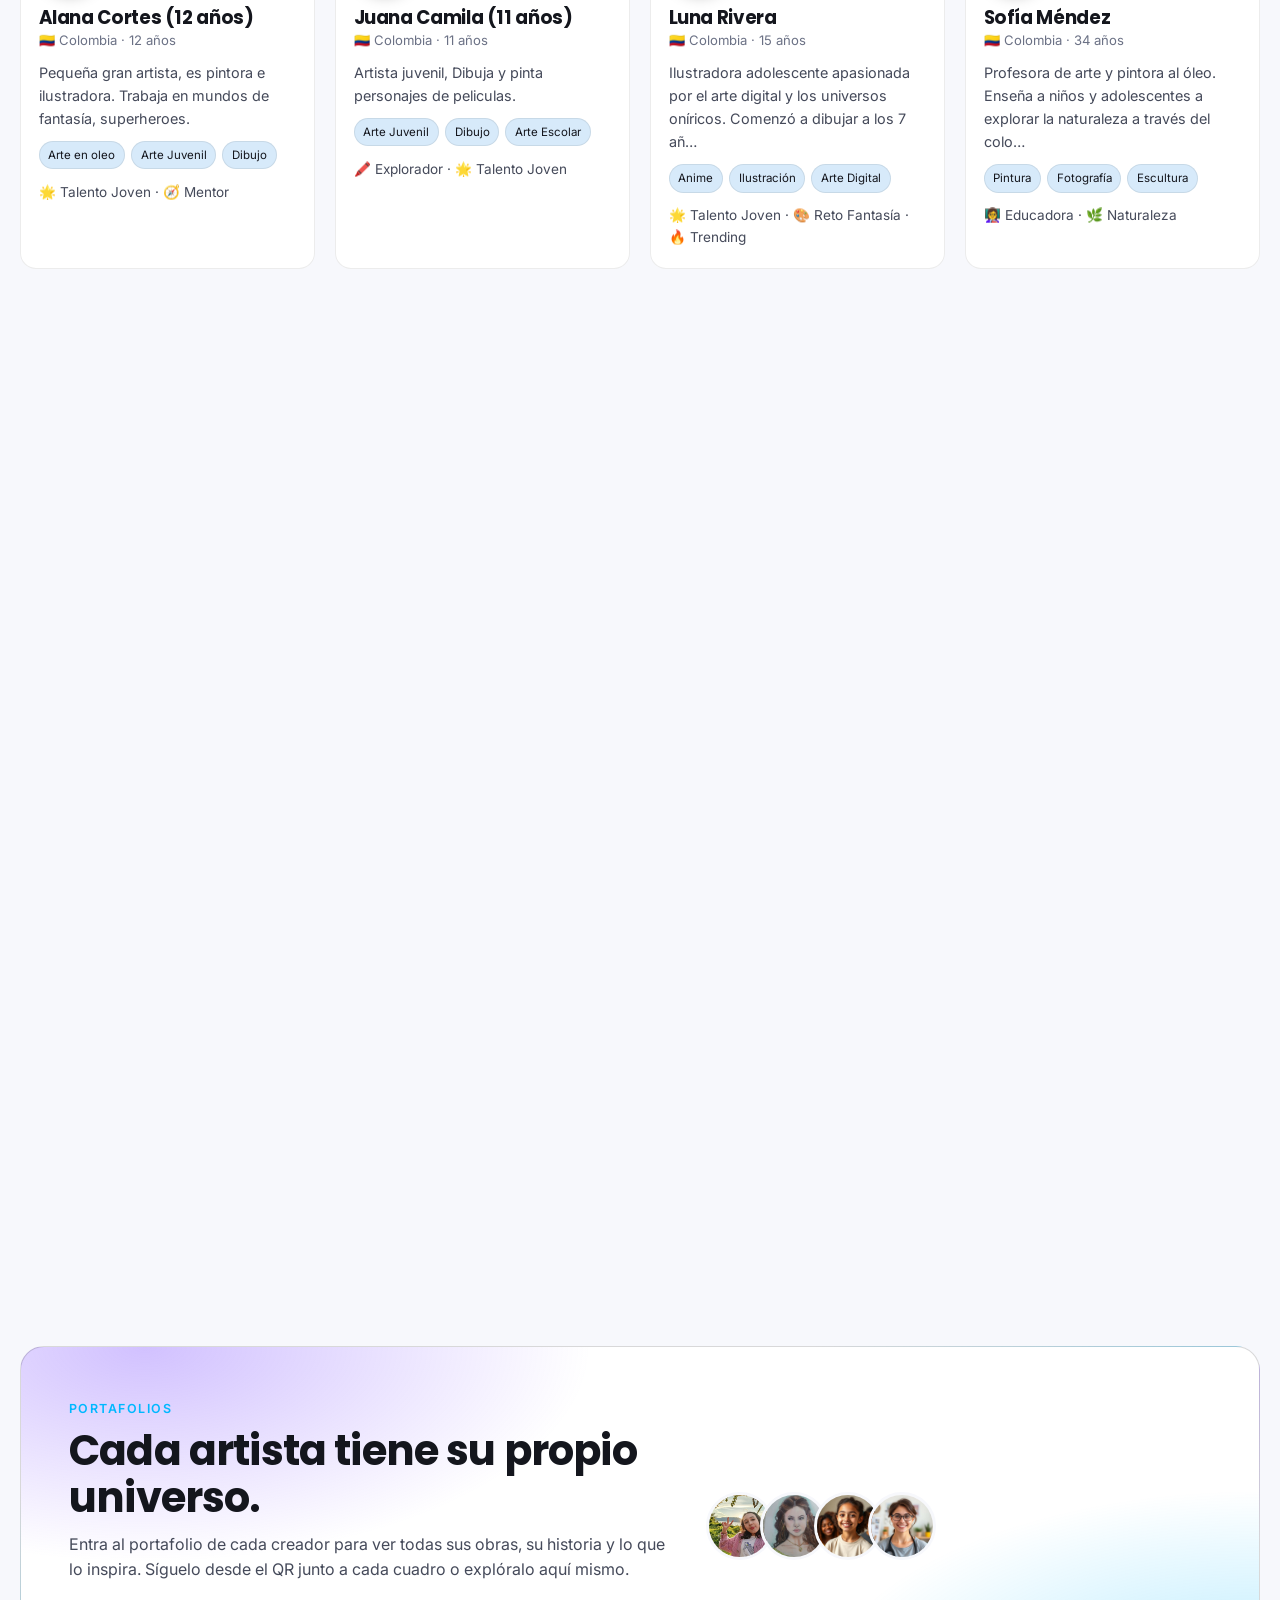
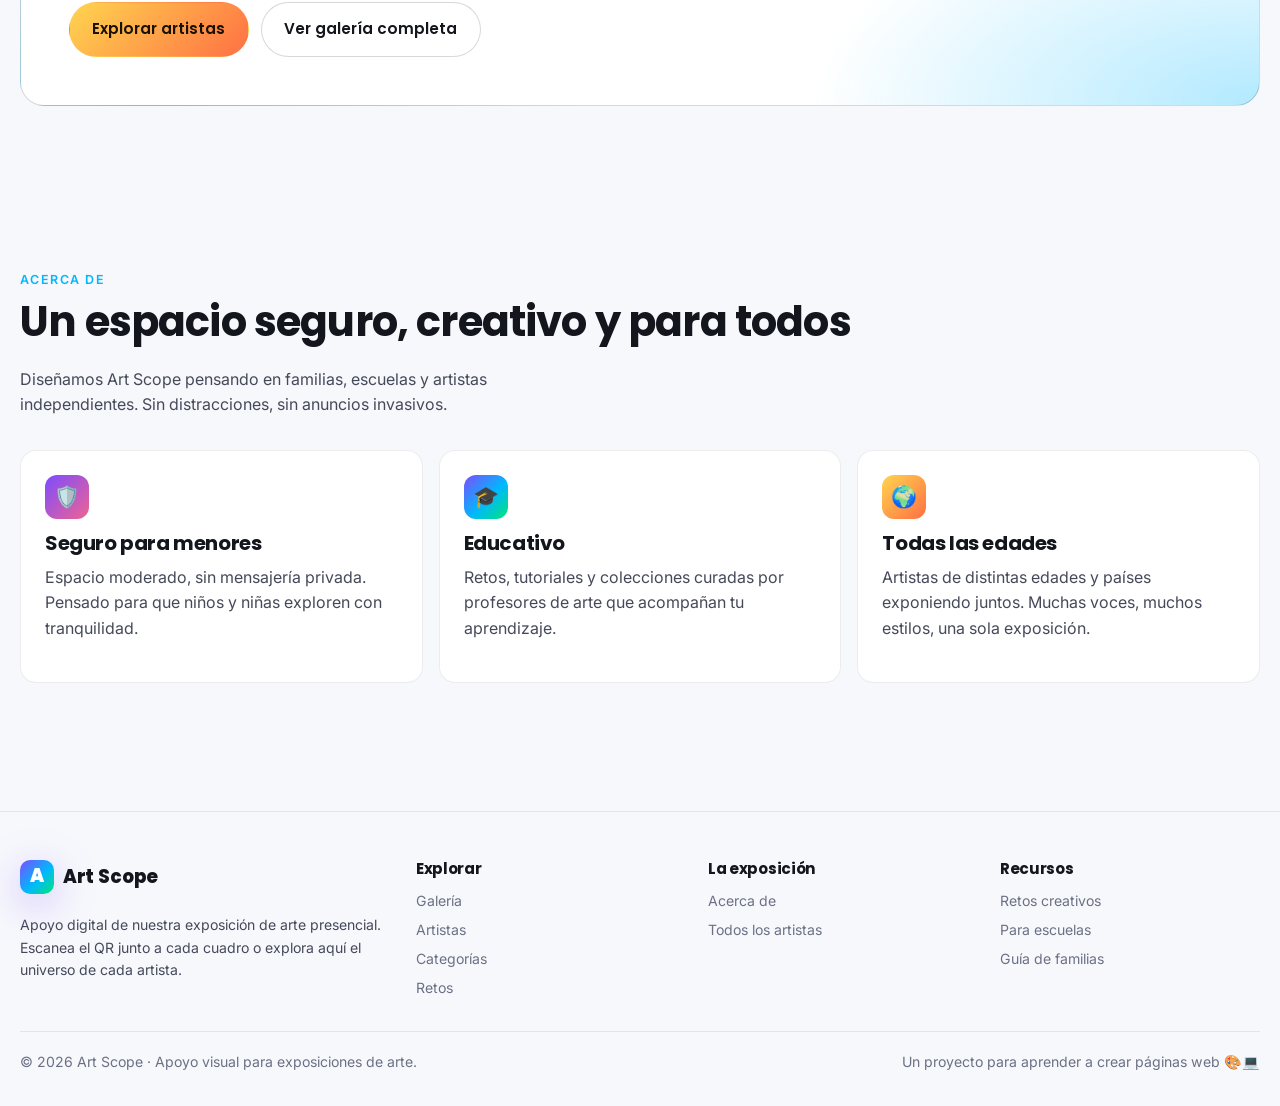
==== commit dd831e6a: "ajuste secciones 2" ====
--- a/public/artscope/index.html
+++ b/public/artscope/index.html
@@ -194,12 +194,12 @@
       <div class="container">
         <header class="section__head reveal">
           <div>
-            <div class="eyebrow d-none">Acerca de</div>
+            <div class="eyebrow">Acerca de</div>
             <h2>Un espacio seguro, creativo y para todos</h2>
             <p>Diseñamos Art Scope pensando en familias, escuelas y artistas independientes. Sin distracciones, sin anuncios invasivos.</p>
           </div>
         </header>
-        <div class="about-grid d-none">
+        <div class="about-grid">
           <div class="about-card reveal" data-delay="1">
             <div class="about-card__icon" aria-hidden="true">🛡️</div>
             <h3>Seguro para menores</h3>
@@ -248,6 +248,14 @@
             <li><a href="#artistas">Todos los artistas</a></li>
           </ul>
         </div>
+        <div>
+          <h4>Recursos</h4>
+          <ul>
+            <li><a href="#retos">Retos creativos</a></li>
+            <li><a href="#acerca">Para escuelas</a></li>
+            <li><a href="#acerca">Guía de familias</a></li>
+          </ul>
+        </div>
       </div>
       <div class="footer__bottom">
         <div>© <span id="year">2026</span> Art Scope · Apoyo visual para exposiciones de arte.</div>
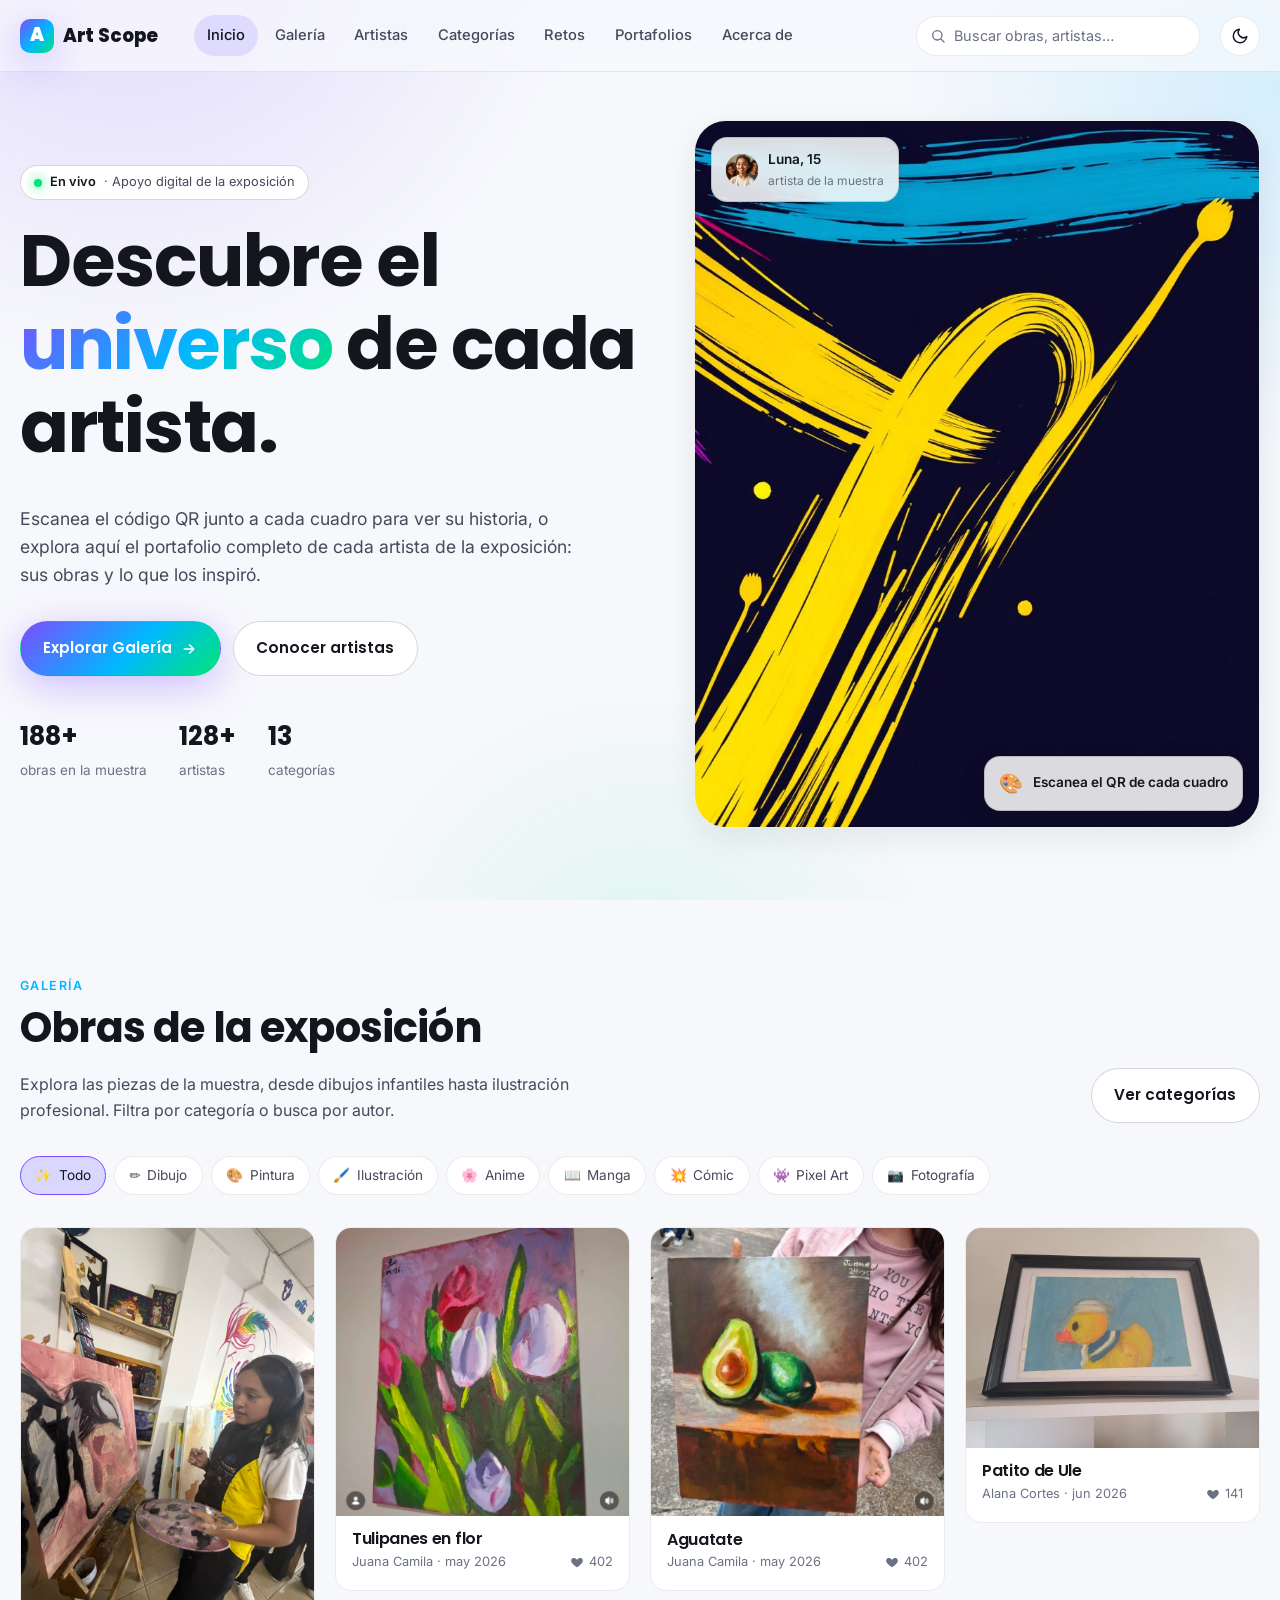
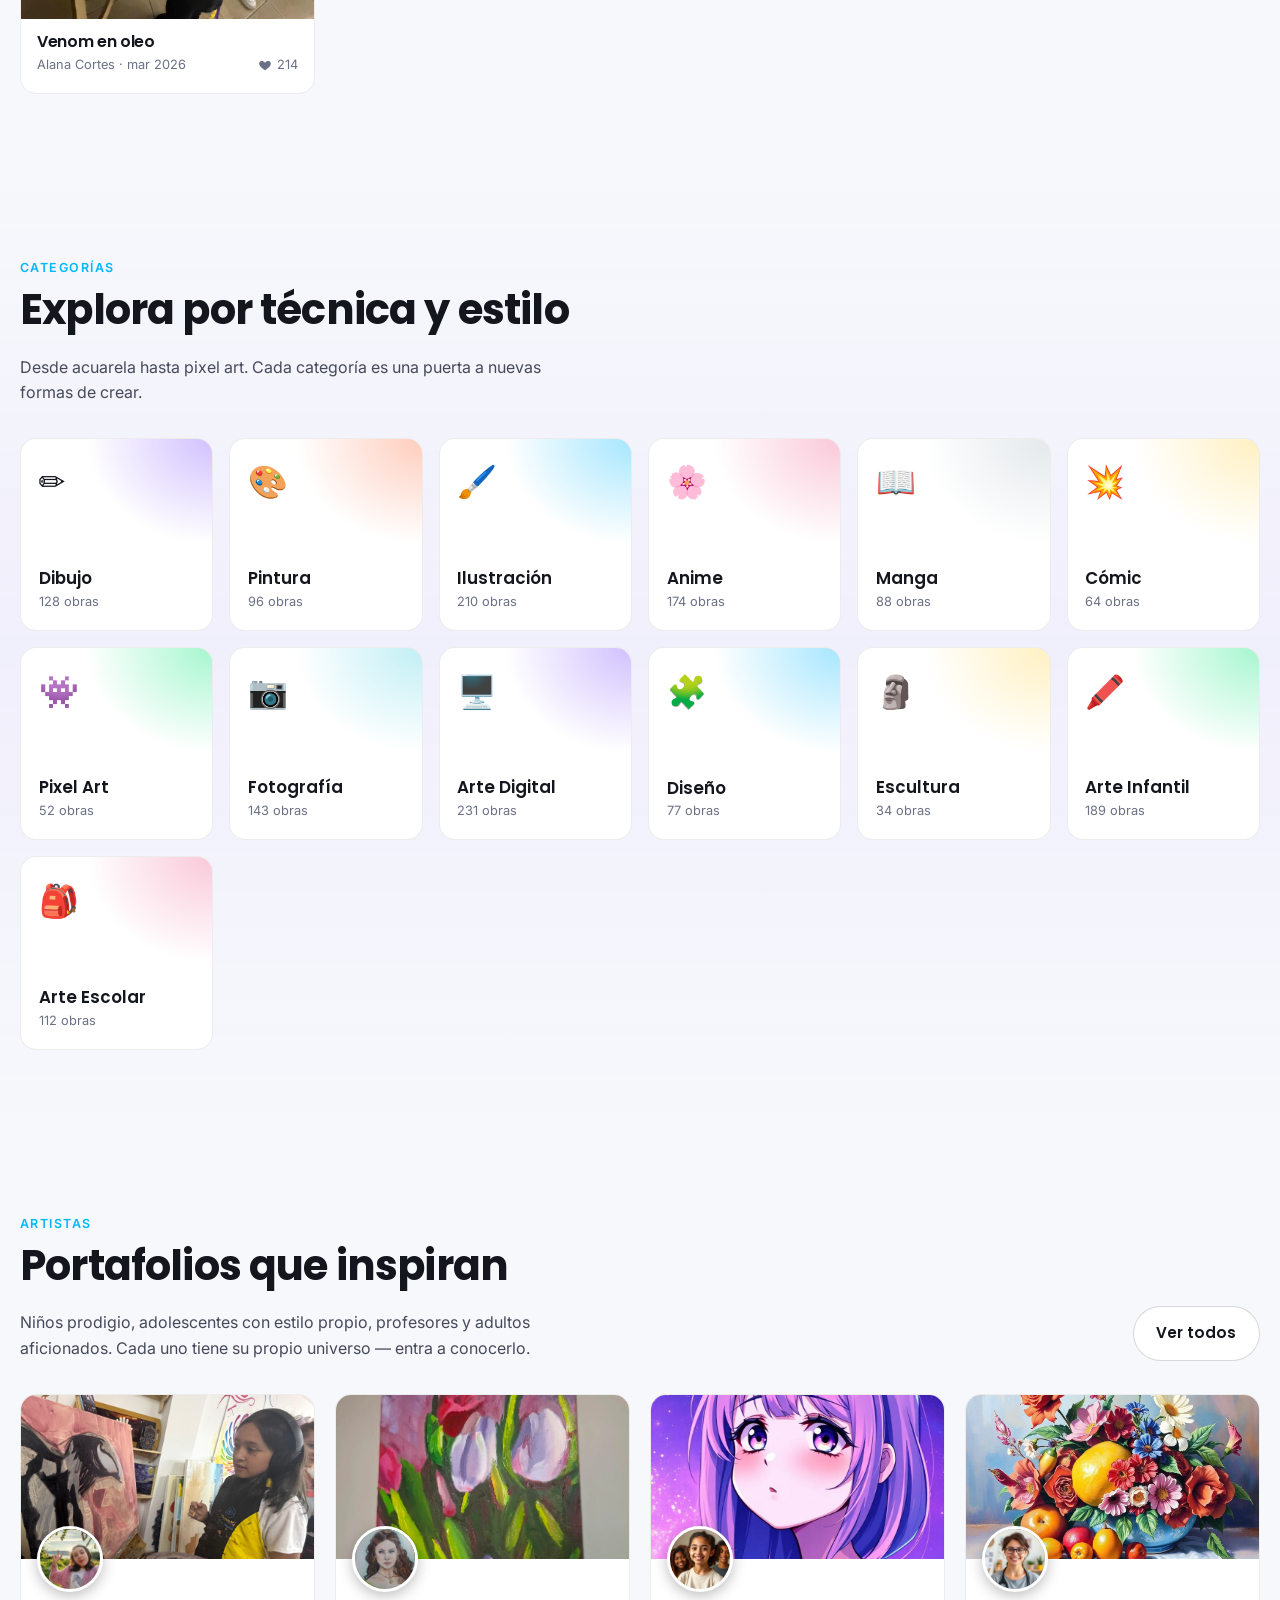
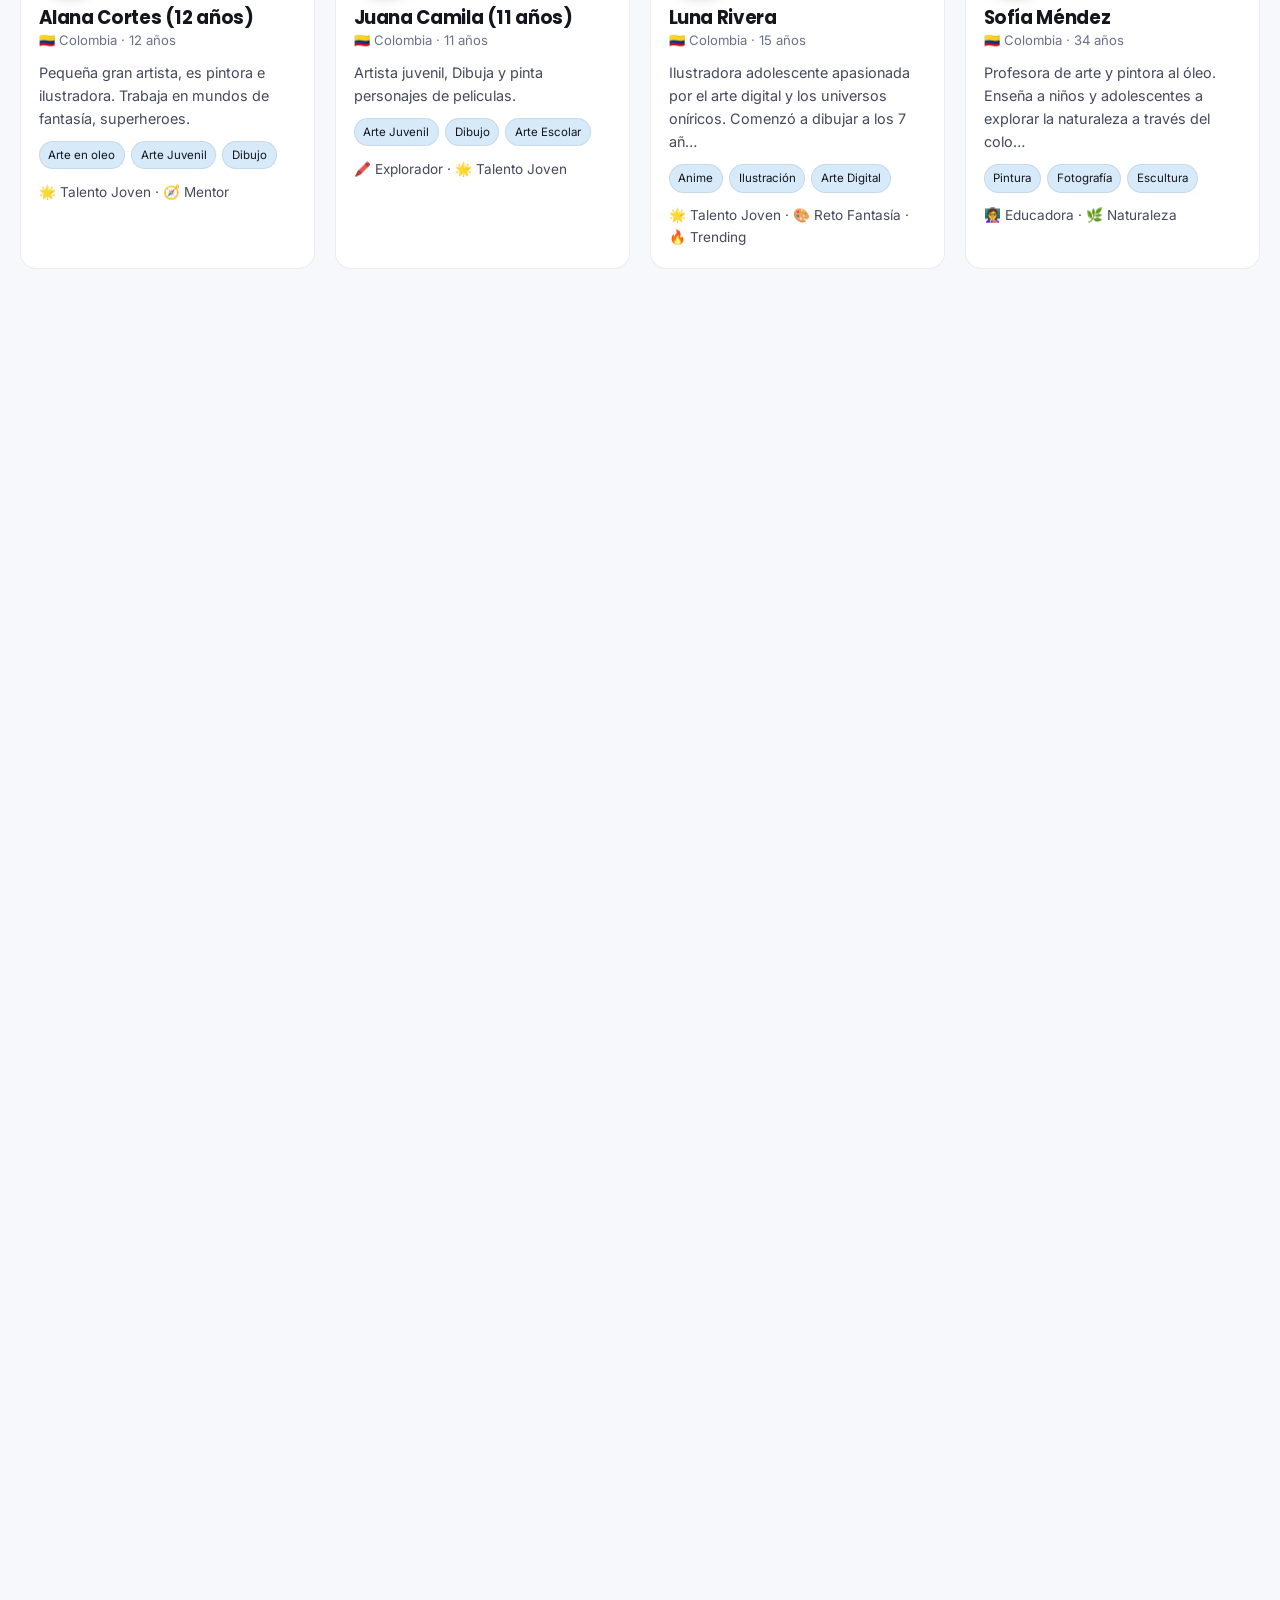
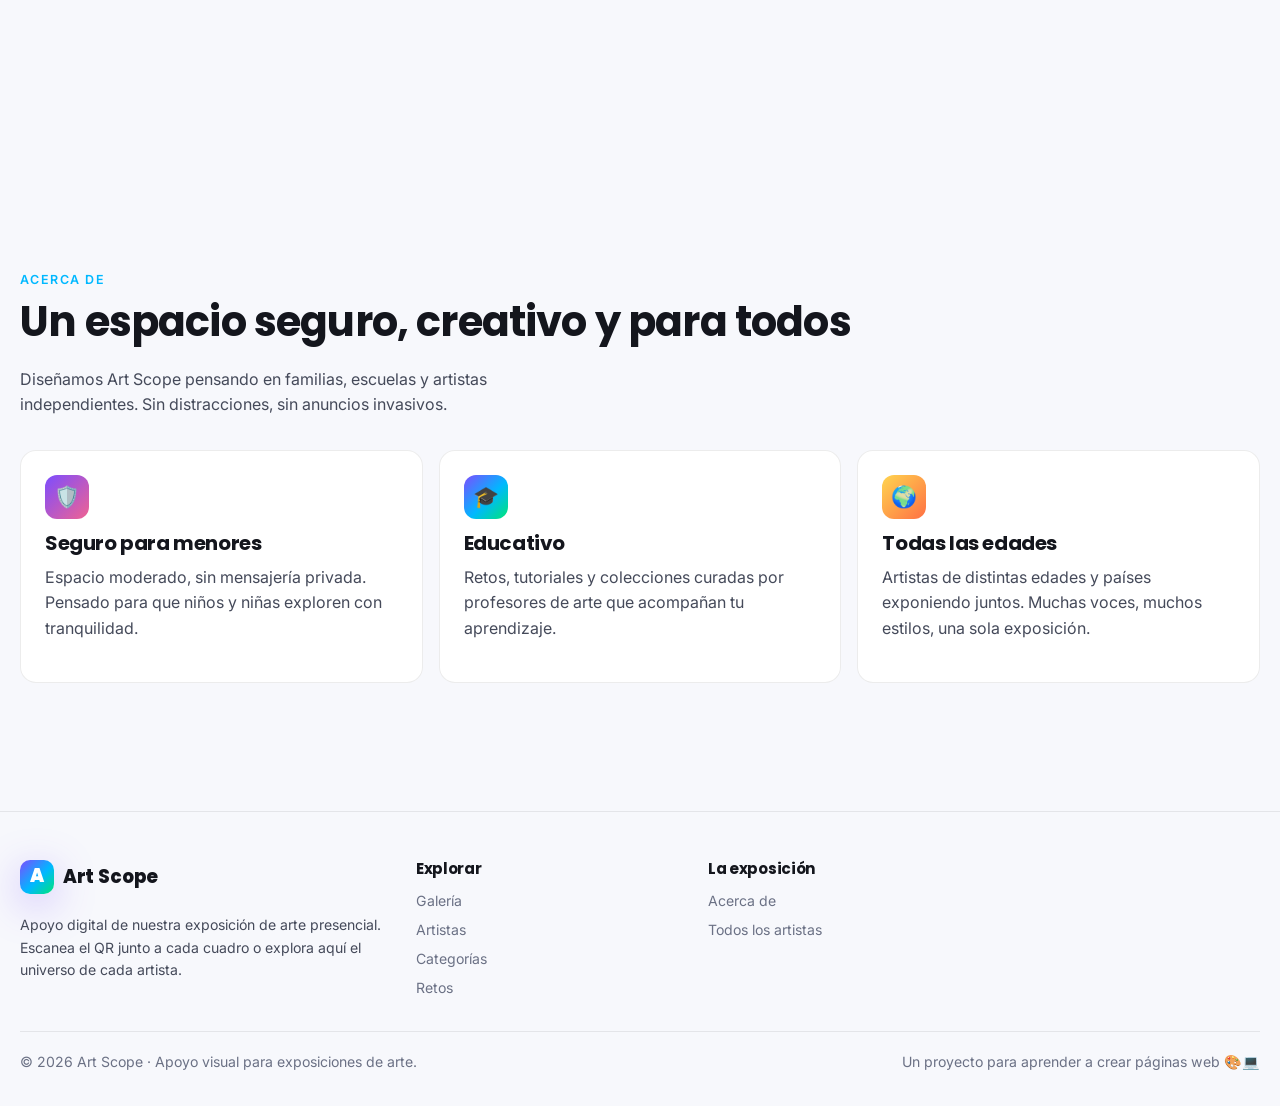
==== commit de78df39: "ajuste secciones artists" ====
--- a/public/artscope/index.html
+++ b/public/artscope/index.html
@@ -248,14 +248,6 @@
             <li><a href="#artistas">Todos los artistas</a></li>
           </ul>
         </div>
-        <div>
-          <h4>Recursos</h4>
-          <ul>
-            <li><a href="#retos">Retos creativos</a></li>
-            <li><a href="#acerca">Para escuelas</a></li>
-            <li><a href="#acerca">Guía de familias</a></li>
-          </ul>
-        </div>
       </div>
       <div class="footer__bottom">
         <div>© <span id="year">2026</span> Art Scope · Apoyo visual para exposiciones de arte.</div>
